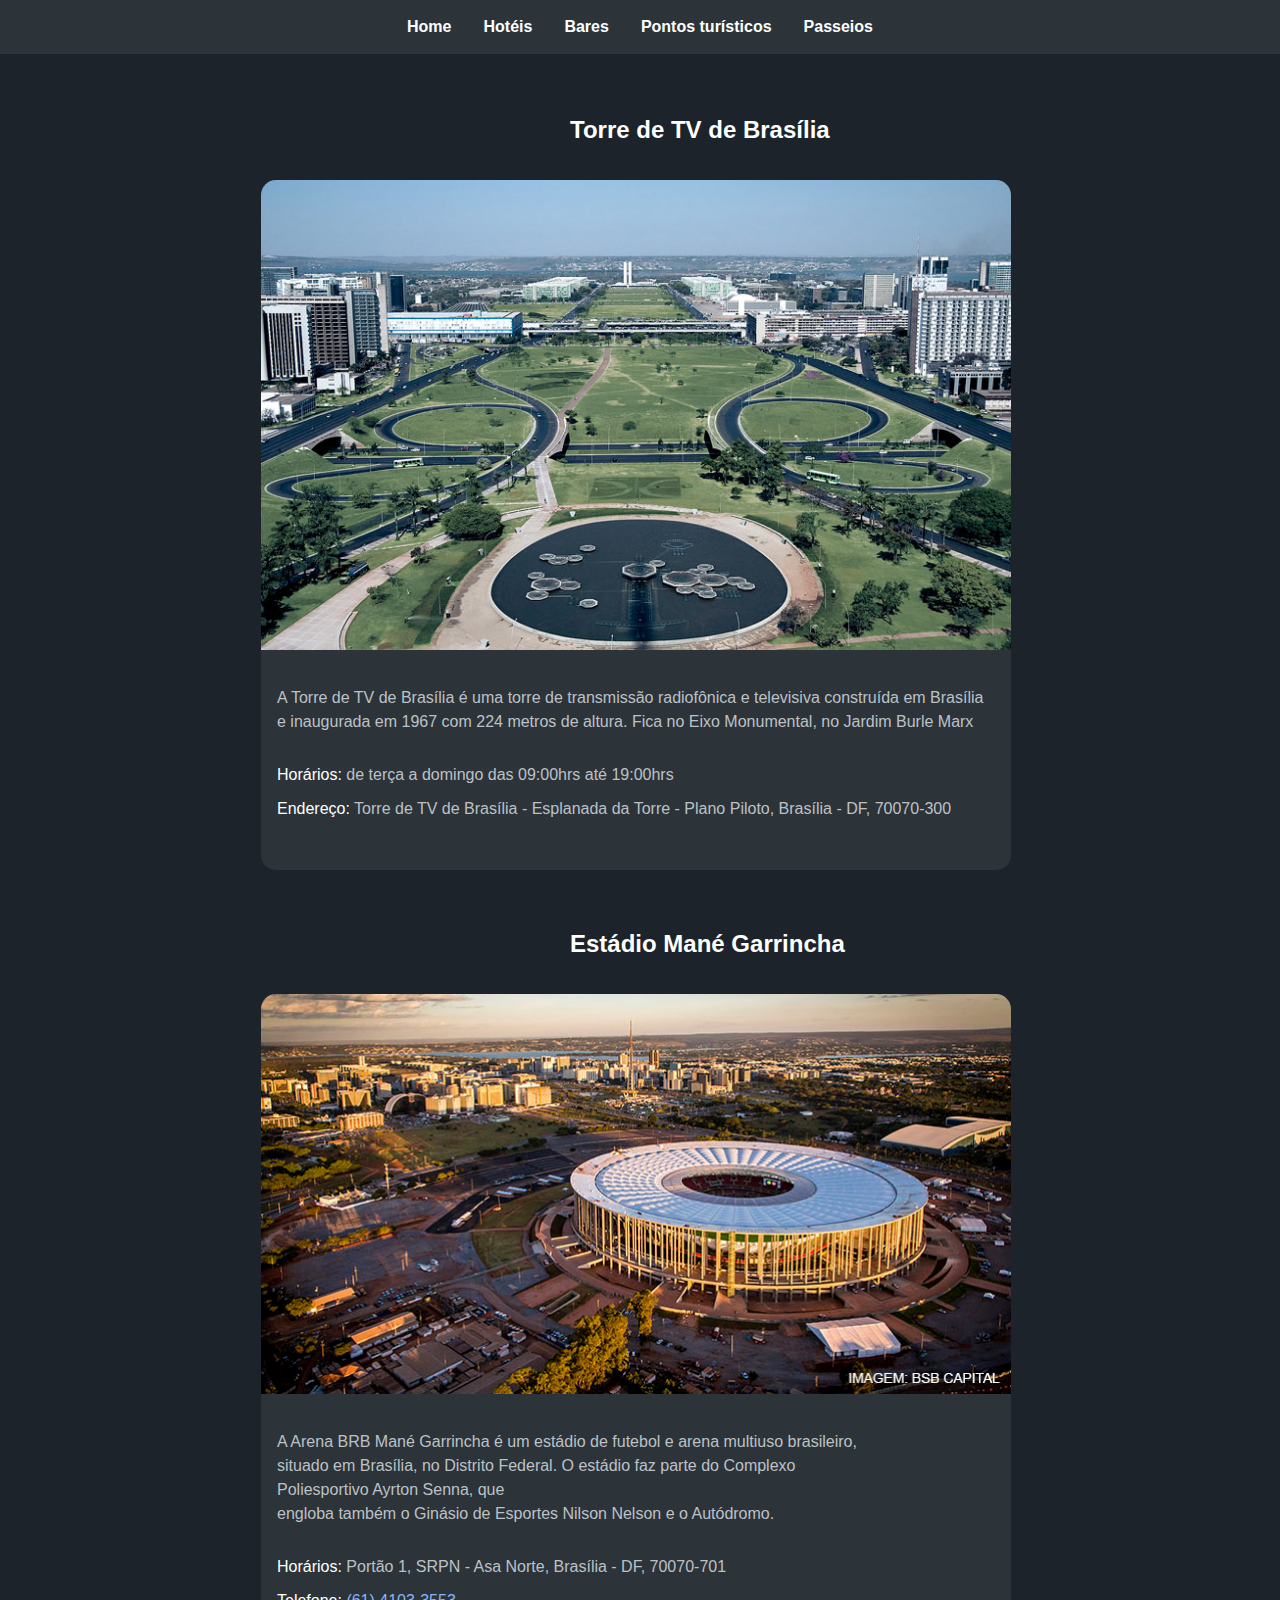
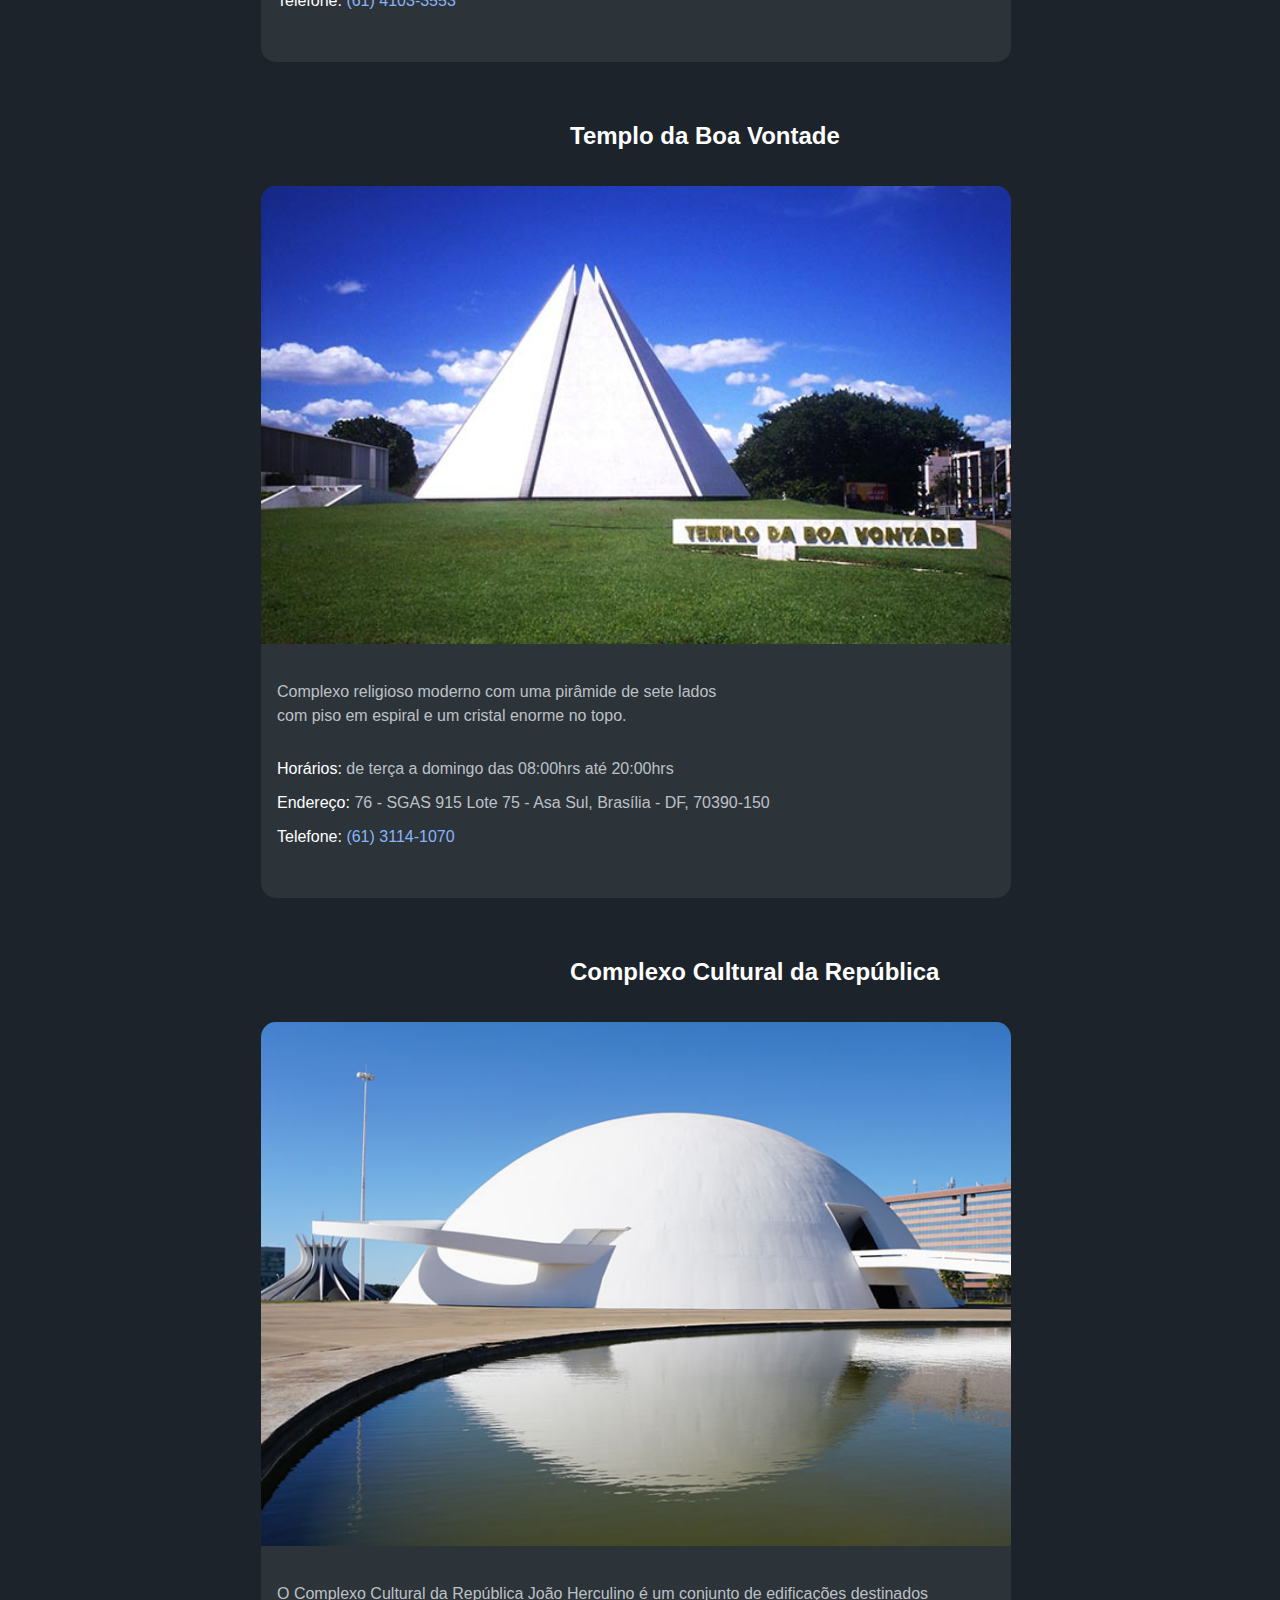
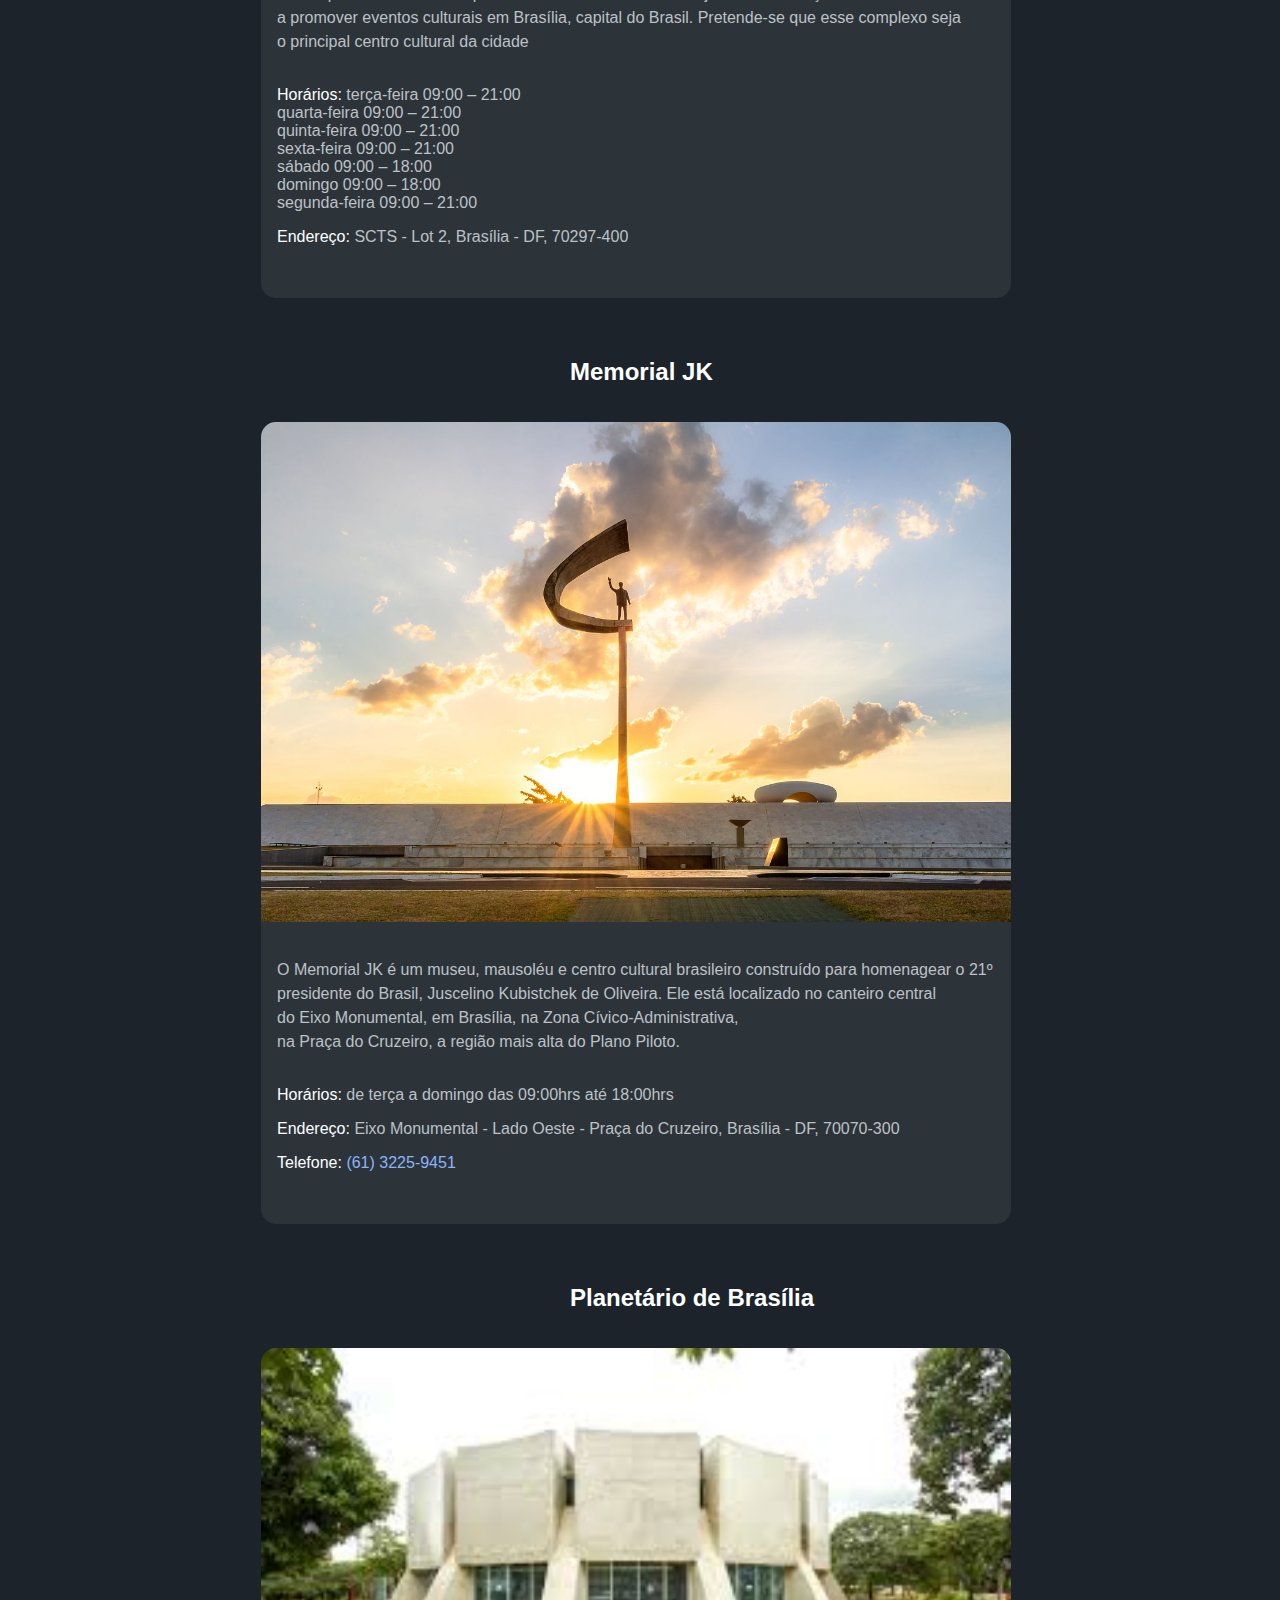
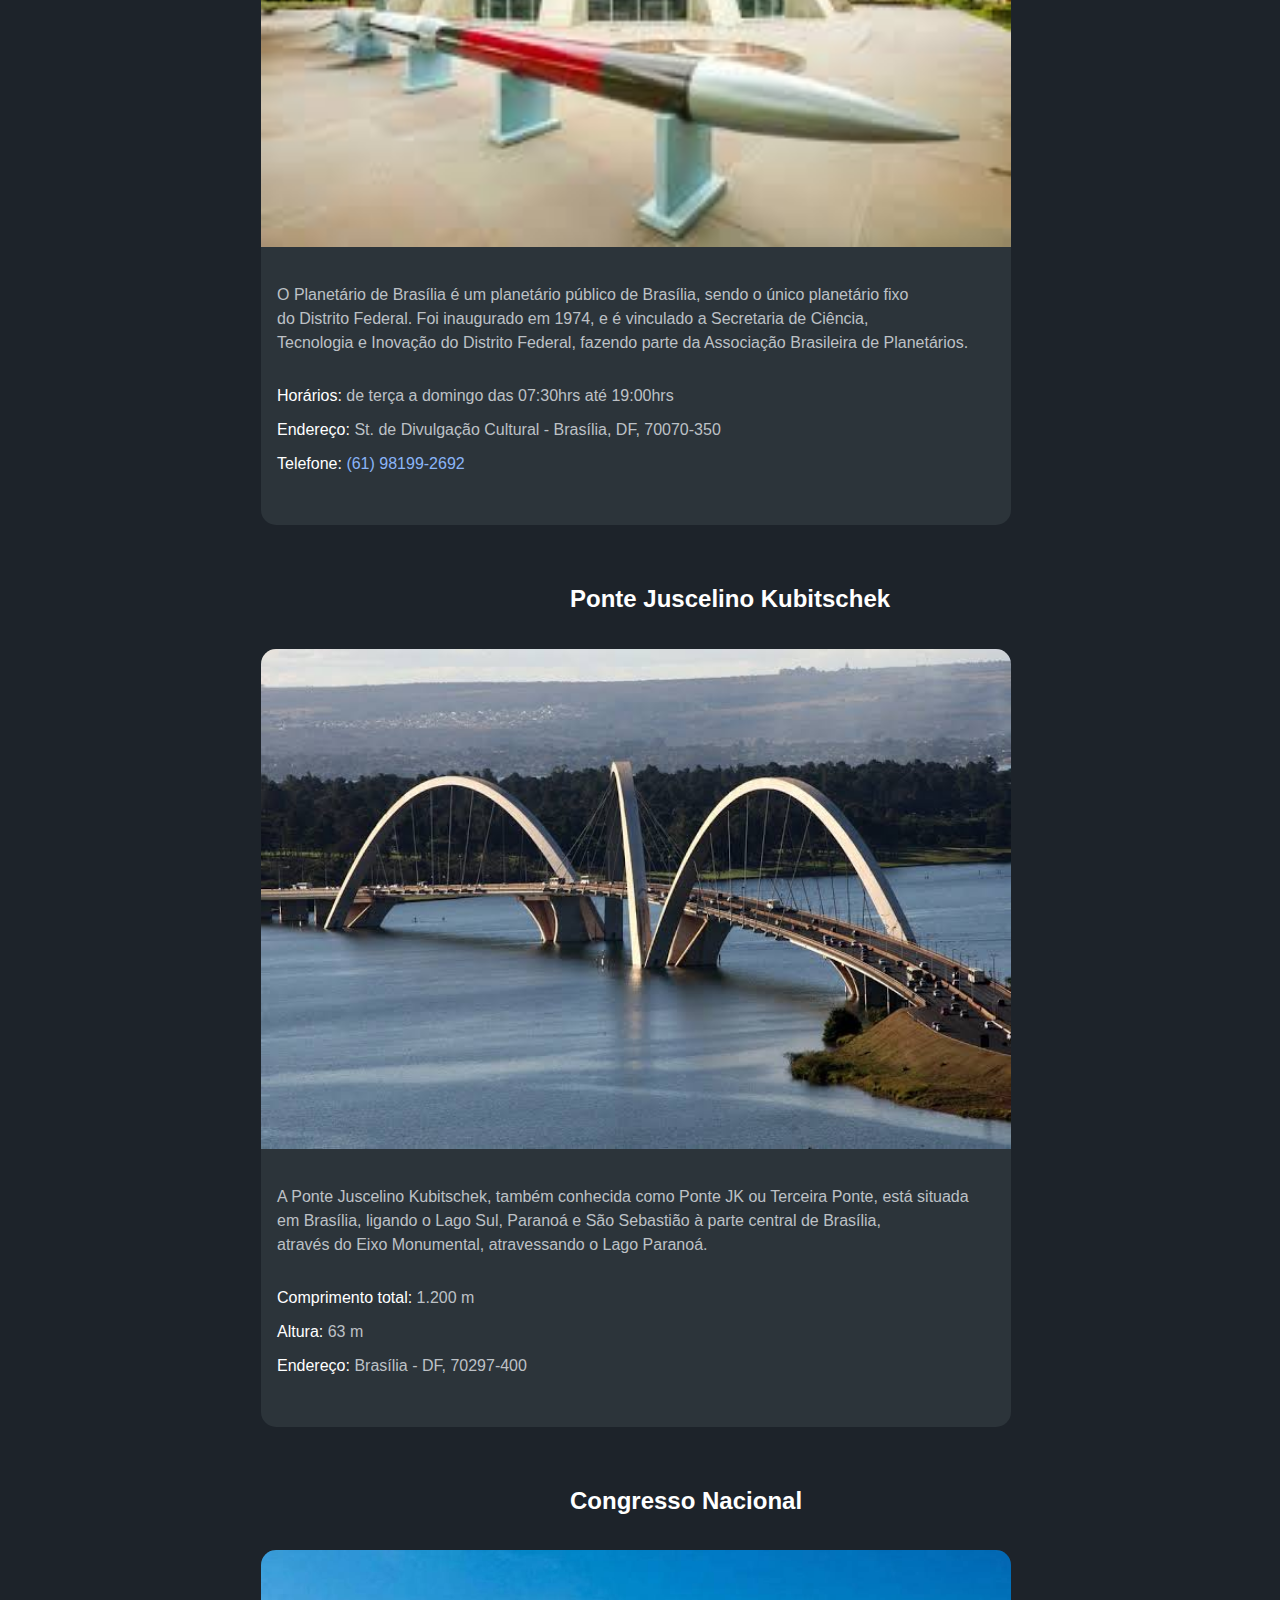
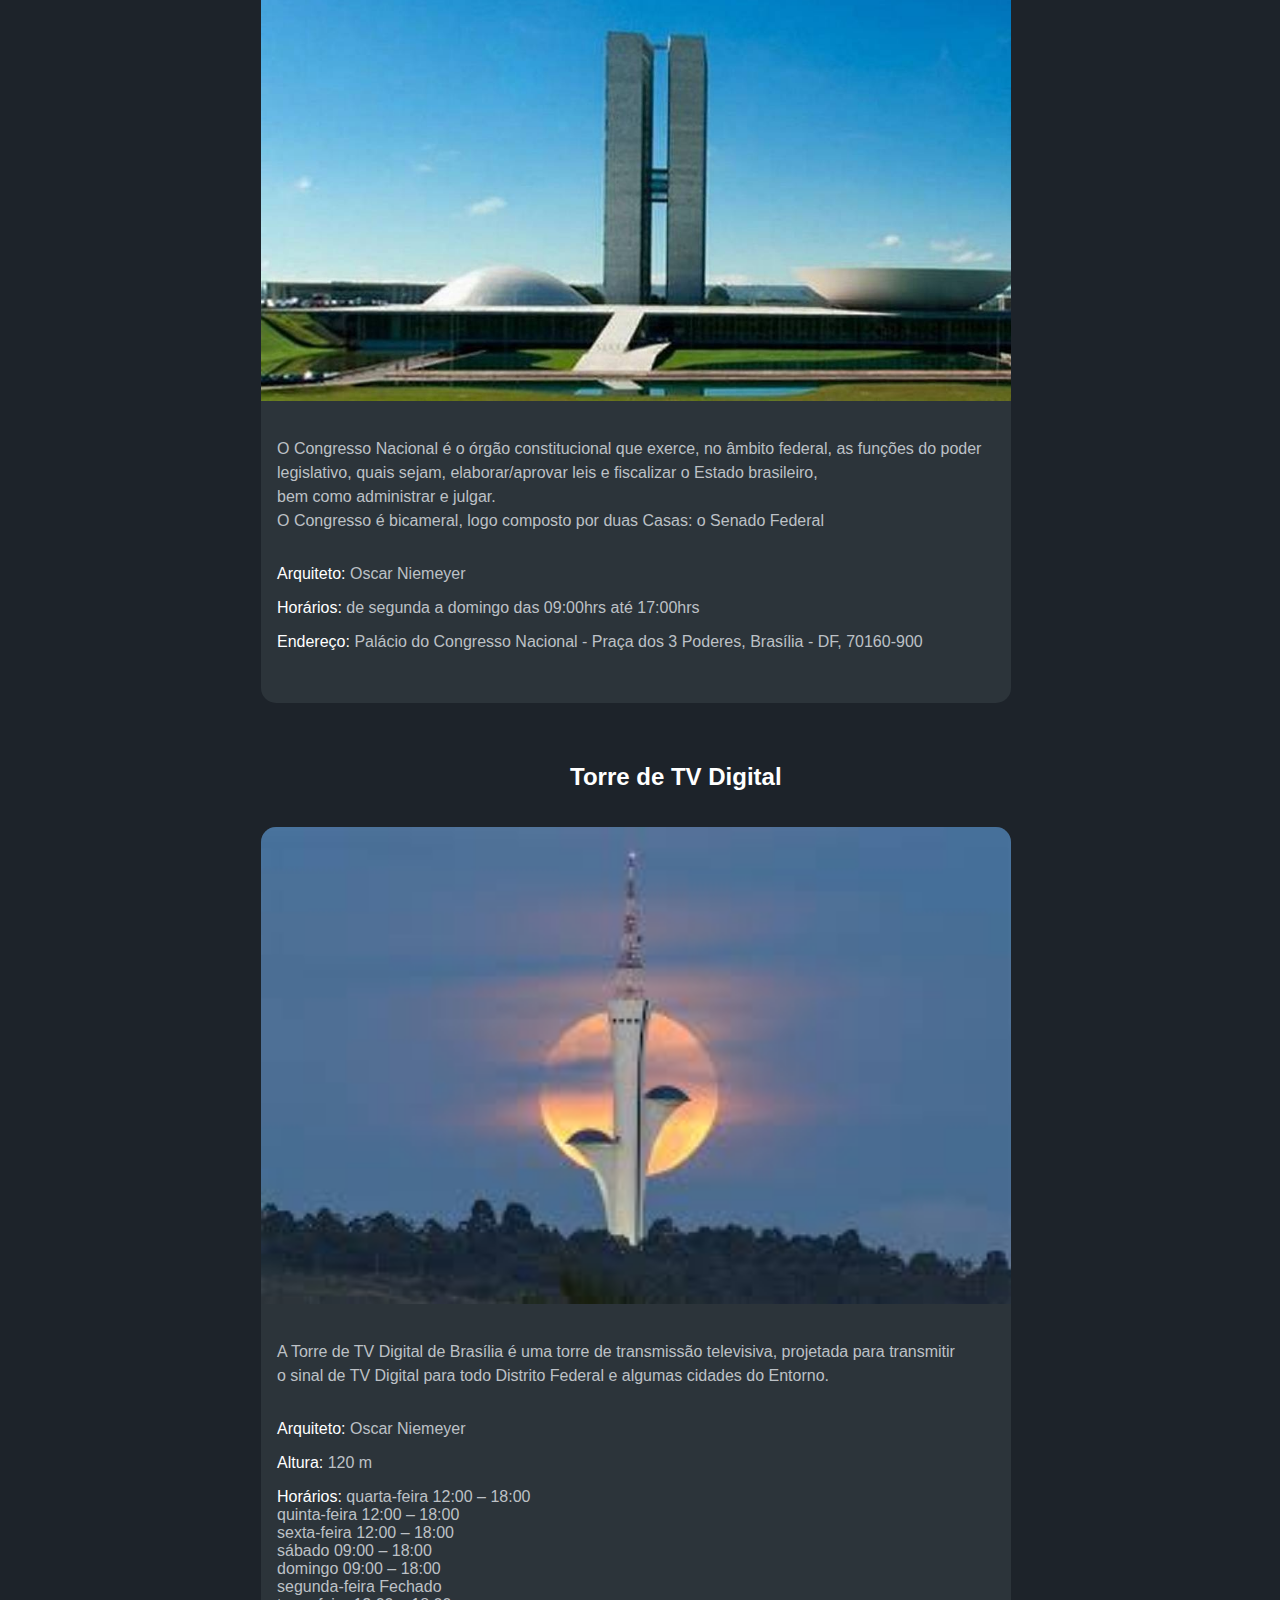
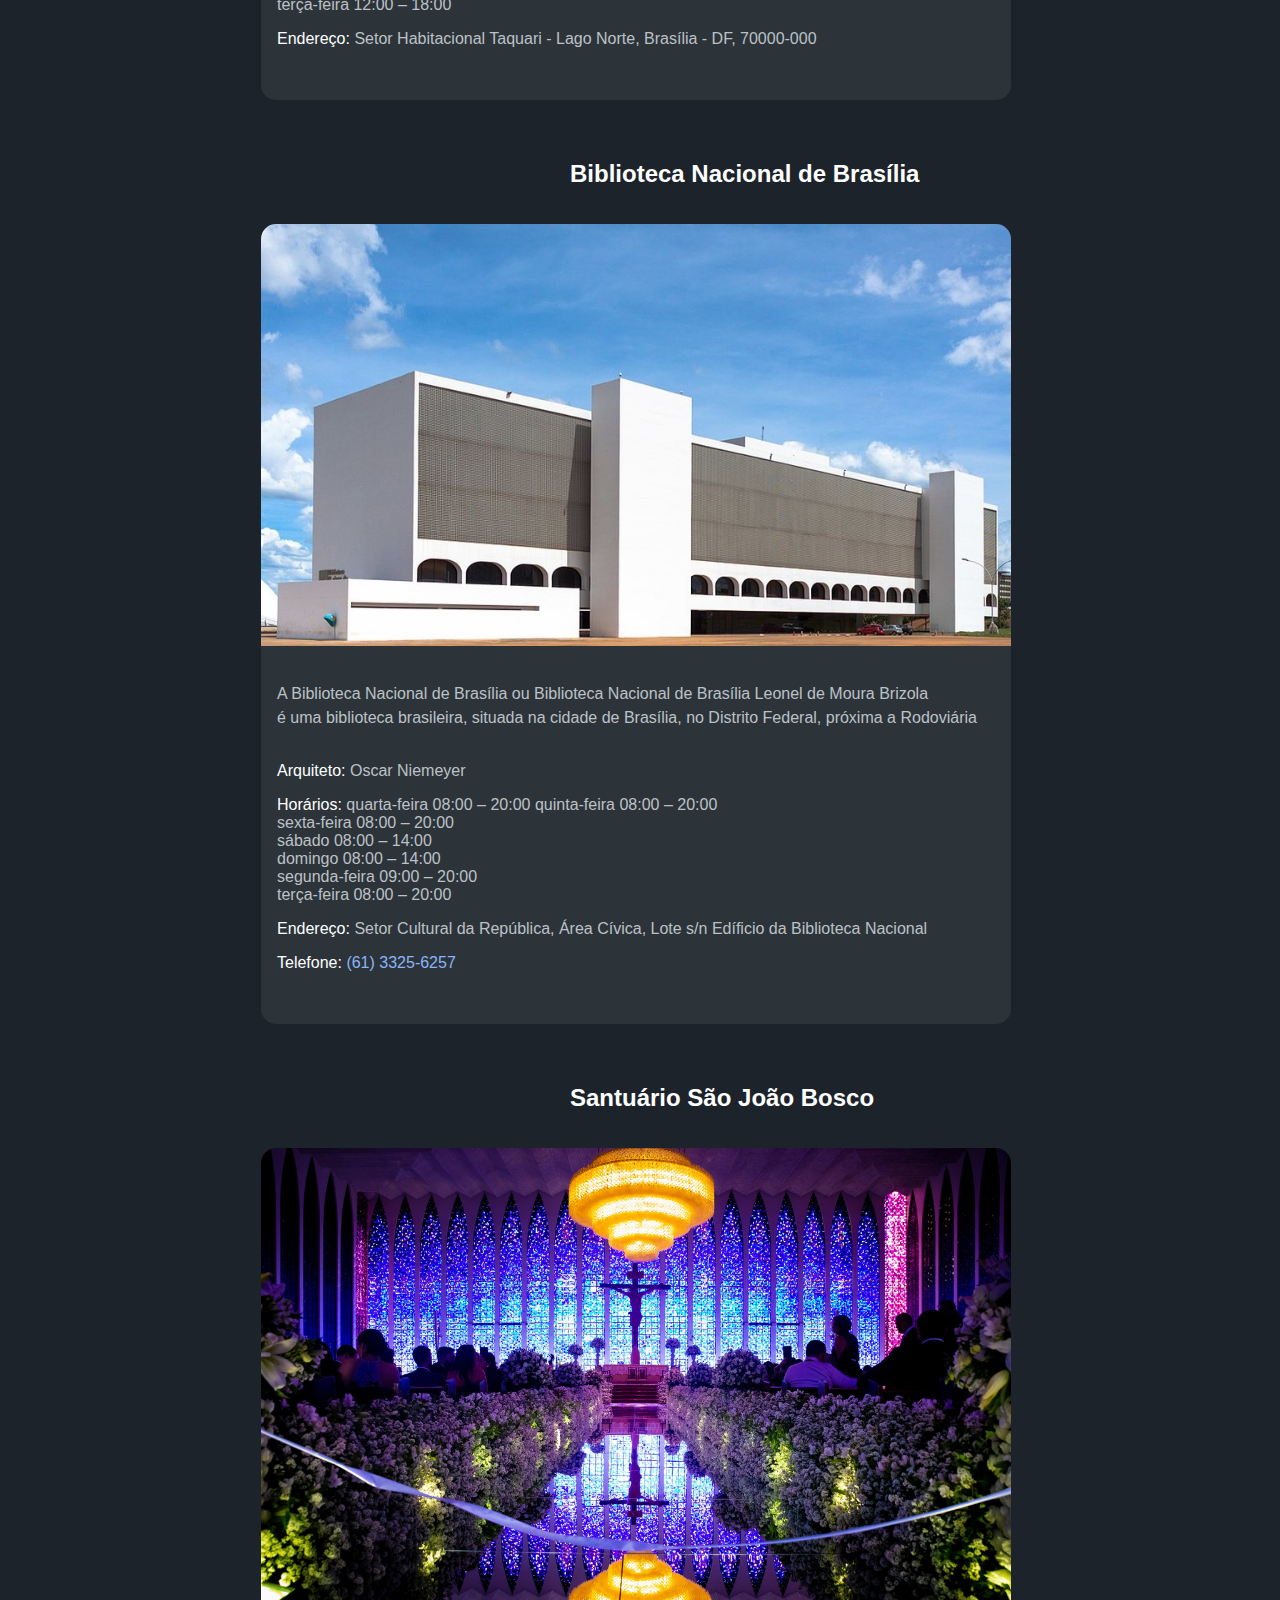
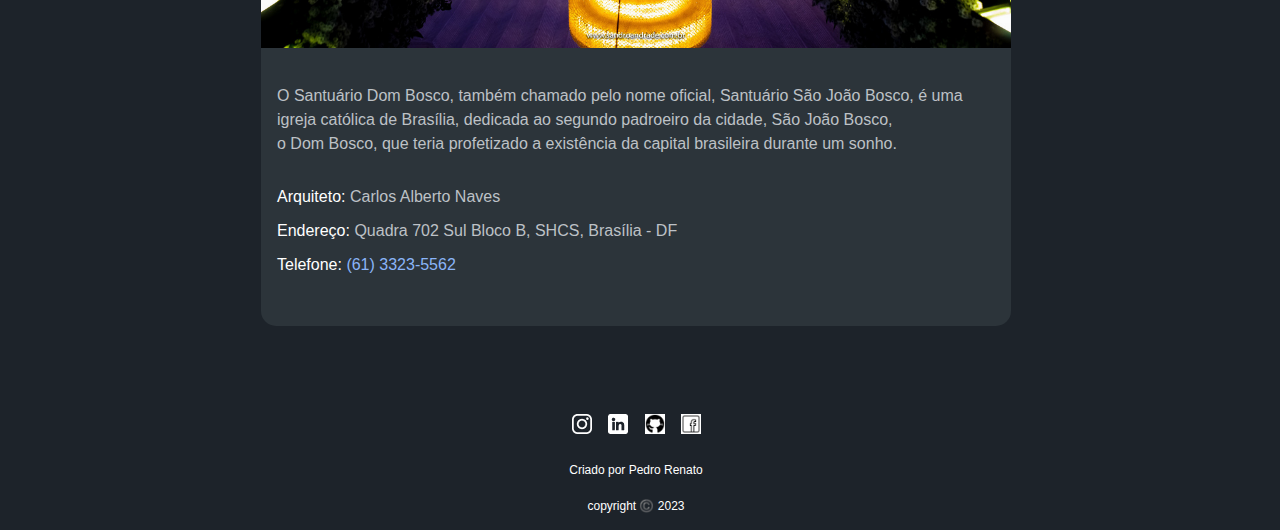
==== index.html @ 81352f86 "ajustando o footer" ====
<!DOCTYPE html>
<html lang="en">
<head>
    <meta charset="UTF-8">
    <meta http-equiv="X-UA-Compatible" content="IE=edge">
    <meta name="viewport" content="width=device-width, initial-scale=1.0">
    <link rel="stylesheet" href="style.css">
    <title>BSB</title>
    <link href="https://fonts.googleapis.com/icon?family=Material+Icons"rel="stylesheet">
</head>
<body onresize="mudouTamanho()" >
    




    <div class="menu">
        <span id="burguer" class="material-icons md-48" onclick="clickMenu()" >menu</span>
        <ul class="menu-lista" id="itens" >
            <li><a href="index.html" class="menu-item">Home</a></li>
            <li><a href="hoteis.html" class="menu-item">Hotéis</a></li>
            <li><a href="bares.html" class="menu-item">Bares</a></li>
            <li><a href="index.html" class="menu-item">Pontos turísticos</a></li>
            <li><a href="passeios.html" class="menu-item">Passeios</a></li>
        </ul>
    </div>
    <br> <br> <br> <br>


    <h2 class="legenda-hoteis">Torre de TV de Brasília</h2>
    <article class="cartao-hoteis">
        <div class="cartao-hoteis-itens">
            <a href="#"><img src="torre-de-tv.jpg" alt="" class="imagens-card" width="750px"></a><br>
            <p class="texto-info">A Torre de TV de Brasília é uma torre de transmissão radiofônica e televisiva construída em Brasília <br> e inaugurada em 1967 com 224 metros de altura. Fica no Eixo Monumental, no Jardim Burle Marx</p>
            <p class="texto-turistico"><span>Horários:</span> de terça a domingo das 09:00hrs até 19:00hrs</p>
            <p class="texto-turistico"><span>Endereço:</span> Torre de TV de Brasília - Esplanada da Torre - Plano Piloto, Brasília - DF, 70070-300</p>
            <br><br>
        </div>
    </article>

    <h2 class="legenda-hoteis">Estádio Mané Garrincha</h2>
    <article class="cartao-hoteis">
        <div class="cartao-hoteis-itens">
            <a href="#"><img src="mane-garrincha.jpg" alt="" class="imagens-card" width="750px"></a><br>
            <p class="texto-info">A Arena BRB Mané Garrincha é um estádio de futebol e arena multiuso brasileiro, <br> situado em Brasília, no Distrito Federal. O estádio faz parte do Complexo <br> Poliesportivo Ayrton Senna, que <br> engloba também  o  Ginásio de Esportes Nilson Nelson e o Autódromo.</p>
            <p class="texto-turistico"><span>Horários:</span> Portão 1, SRPN - Asa Norte, Brasília - DF, 70070-701</p>
            <p class="texto-turistico"><span>Telefone:</span> <span class="telefone" >(61) 4103-3553</span></p>
            <br><br>
        </div>
    </article>

    <h2 class="legenda-hoteis">Templo da Boa Vontade</h2>
    <article class="cartao-hoteis">
        <div class="cartao-hoteis-itens">
            <a href="#"><img src="templo-da-boa-vontade.jpg" alt="" class="imagens-card" width="750px"></a><br>
            <p class="texto-info">Complexo religioso moderno com uma pirâmide de sete lados <br> com piso em espiral e um cristal enorme no topo.</p>
            <p class="texto-turistico"><span>Horários:</span> de terça a domingo das 08:00hrs até 20:00hrs</p>
            <p class="texto-turistico"><span><span>Endereço:</span></span> 76 - SGAS 915 Lote 75 - Asa Sul, Brasília - DF, 70390-150</p>
            <p class="texto-turistico"><span>Telefone:</span> <span class="telefone" >(61) 3114-1070</span></p>
            <br><br>
        </div>
    </article>

    <h2 class="legenda-hoteis">Complexo Cultural da República</h2>
    <article class="cartao-hoteis">
        <div class="cartao-hoteis-itens">
            <a href="#"><img src="museu-de-brasilia.jpg" alt="" class="imagens-card" width="750px"></a><br>
            <p class="texto-info">O Complexo Cultural da República João Herculino é um conjunto de edificações destinados <br> a promover eventos culturais em Brasília, capital do Brasil. Pretende-se que esse complexo seja <br> o principal centro cultural da cidade</p>
            <p class="texto-turistico"><span>Horários:</span>  
                terça-feira	09:00 – 21:00 <br>
                quarta-feira	09:00 – 21:00 <br>
                quinta-feira	09:00 – 21:00 <br>
                sexta-feira	09:00 – 21:00 <br>
                sábado	09:00 – 18:00 <br>
                domingo	09:00 – 18:00 <br>
                segunda-feira	09:00 – 21:00</p>
            <p class="texto-turistico"><span><span>Endereço:</span></span> SCTS - Lot 2, Brasília - DF, 70297-400</p>          
            <br><br>
        </div>
    </article>

    <h2 class="legenda-hoteis">Memorial JK</h2>
    <article class="cartao-hoteis">
        <div class="cartao-hoteis-itens">
            <a href="#"><img src="memorial-jk.jpg" alt="" class="imagens-card" width="750px"></a><br>
            <p class="texto-info">O Memorial JK é um museu, mausoléu e centro cultural brasileiro construído para homenagear o 21º <br> presidente do Brasil, Juscelino Kubistchek de Oliveira. Ele está localizado no canteiro central <br> do Eixo Monumental, em Brasília, na Zona Cívico-Administrativa, <br> na Praça do Cruzeiro, a região mais alta do Plano Piloto.</p>
            <p class="texto-turistico"><span>Horários:</span> de terça a domingo das 09:00hrs até 18:00hrs</p>
            <p class="texto-turistico"><span>Endereço:</span> Eixo Monumental - Lado Oeste - Praça do Cruzeiro, Brasília - DF, 70070-300</p>
            <p class="texto-turistico"><span>Telefone:</span> <span class="telefone" >(61) 3225-9451</span></p>
            <br><br>
        </div>
    </article>

    <h2 class="legenda-hoteis">Planetário de Brasília</h2>
    <article class="cartao-hoteis">
        <div class="cartao-hoteis-itens">
            <a href="#"><img src="planetario.jpg" alt="" class="imagens-card" width="750px"></a><br>
            <p class="texto-info">O Planetário de Brasília é um planetário público de Brasília, sendo o único planetário fixo <br> do Distrito Federal. Foi inaugurado em 1974, e é vinculado a Secretaria de Ciência, <br> Tecnologia e Inovação do Distrito Federal, fazendo parte da Associação Brasileira de Planetários.</p>
            <p class="texto-turistico"><span>Horários:</span> de terça a domingo das 07:30hrs até 19:00hrs</p>
            <p class="texto-turistico"><span>Endereço:</span> St. de Divulgação Cultural - Brasília, DF, 70070-350</p>
            <p class="texto-turistico"><span>Telefone:</span> <span class="telefone">(61) 98199-2692</span></p>
            <br><br>
        </div>
    </article>

    <h2 class="legenda-hoteis">Ponte Juscelino Kubitschek</h2>
    <article class="cartao-hoteis">
        <div class="cartao-hoteis-itens">
            <a href="#"><img src="ponte-jk.jpeg" alt="" class="imagens-card" width="750px"></a><br>
            <p class="texto-info">A Ponte Juscelino Kubitschek, também conhecida como Ponte JK ou Terceira Ponte, está situada <br> em Brasília, ligando o Lago Sul, Paranoá e São Sebastião à parte central de Brasília, <br> através do Eixo Monumental, atravessando o Lago Paranoá.</p>
            <p class="texto-turistico"><span>Comprimento total:</span> 1.200 m</p>
            <p class="texto-turistico"><span>Altura:</span> 63 m</p>
            <p class="texto-turistico"><span>Endereço:</span> Brasília - DF, 70297-400</p>
            <br><br>
        </div>
    </article>

    <h2 class="legenda-hoteis">Congresso Nacional</h2>
    <article class="cartao-hoteis">
        <div class="cartao-hoteis-itens">
            <a href="#"><img src="congresso.jpg" alt="" class="imagens-card" width="750px"></a><br>
            <p class="texto-info">O Congresso Nacional é o órgão constitucional que exerce, no âmbito federal, as funções do poder <br> legislativo, quais sejam, elaborar/aprovar leis e fiscalizar  o Estado brasileiro, <br> bem como administrar e julgar. <br> O Congresso é bicameral,   logo composto por duas Casas: o Senado Federal</p>
            <p class="texto-turistico"><span>Arquiteto:</span> Oscar Niemeyer</p>
            <p class="texto-turistico"><span>Horários:</span> de segunda a domingo das 09:00hrs até 17:00hrs</p>
            <p class="texto-turistico"><span>Endereço:</span> Palácio do Congresso Nacional - Praça dos 3 Poderes, Brasília - DF, 70160-900</p>
            <br><br>
        </div>
    </article>

    <h2 class="legenda-hoteis">Torre de TV Digital</h2>
    <article class="cartao-hoteis">
        <div class="cartao-hoteis-itens">
            <a href="#"><img src="torre-digital.jpg" alt="" class="imagens-card" width="750px"></a><br>
            <p class="texto-info">A Torre de TV Digital de Brasília é uma torre de transmissão televisiva, projetada para transmitir <br> o sinal de TV Digital para todo Distrito Federal e algumas cidades do Entorno. </p>
            <p class="texto-turistico"><span>Arquiteto:</span> Oscar Niemeyer</p>
            <p class="texto-turistico"><span>Altura:</span> 120 m</p>
            <p class="texto-turistico"><span>Horários:</span>  
                quarta-feira	12:00 – 18:00 <br>
                quinta-feira	12:00 – 18:00 <br>
                sexta-feira	12:00 – 18:00 <br>
                sábado	09:00 – 18:00 <br>
                domingo	09:00 – 18:00 <br>
                segunda-feira	Fechado <br>
                terça-feira	12:00 – 18:00</p>
            <p class="texto-turistico"><span>Endereço:</span> Setor Habitacional Taquari - Lago Norte, Brasília - DF, 70000-000</p>
            <br><br>
        </div>
    </article>

    <h2 class="legenda-hoteis">Biblioteca Nacional de Brasília</h2>
    <article class="cartao-hoteis">
        <div class="cartao-hoteis-itens">
            <a href="#"><img src="biblioteca.jpg" alt="" class="imagens-card" width="750px"></a><br>
            <p class="texto-info">A Biblioteca Nacional de Brasília ou Biblioteca Nacional de Brasília Leonel de Moura Brizola <br> é uma biblioteca brasileira, situada na cidade de Brasília, no Distrito Federal, próxima a Rodoviária </p>
            <p class="texto-turistico"><span>Arquiteto:</span> Oscar Niemeyer</p>
            <p class="texto-turistico"><span>Horários:</span>  quarta-feira	08:00 – 20:00
                quinta-feira	08:00 – 20:00 <br>
                sexta-feira	08:00 – 20:00 <br>
                sábado	08:00 – 14:00 <br>
                domingo	08:00 – 14:00 <br>
                segunda-feira	09:00 – 20:00 <br>
                terça-feira	08:00 – 20:00</p>
            <p class="texto-turistico"><span>Endereço:</span> Setor Cultural da República, Área Cívica, Lote s/n Edíficio da Biblioteca Nacional</p>
            <p class="texto-turistico"><span>Telefone:</span> <span class="telefone">(61) 3325-6257</span></p>
            <br><br>
        </div>
    </article>

    <h2 class="legenda-hoteis">Santuário São João Bosco</h2>
    <article class="cartao-hoteis">
        <div class="cartao-hoteis-itens">
            <a href="#"><img src="santuario-dombosco.jpg" alt="" class="imagens-card" width="750px"></a><br>
            <p class="texto-info">O Santuário Dom Bosco, também chamado pelo nome oficial, Santuário São João Bosco, é uma <br> igreja católica de Brasília, dedicada ao segundo padroeiro da cidade, São João Bosco,<br> o Dom Bosco, que teria profetizado a existência da capital brasileira durante um sonho. </p>
            <p class="texto-turistico"><span>Arquiteto:</span> Carlos Alberto Naves</p>
            <p class="texto-turistico"><span>Endereço:</span> Quadra 702 Sul Bloco B, SHCS, Brasília - DF</p>
            <p class="texto-turistico"><span>Telefone:</span> <span class="telefone">(61) 3323-5562</span></p>
            <br><br>
        </div>
    </article>

    <footer class="footer">

        <div class="redes">
            <a href="https://www.instagram.com/pedrorenato_pr/" class="redes-icones" ><img src="instagram-footer.png" alt=""></a>
            <a href="https://www.linkedin.com/in/pedrorenatofreire/" class="redes-icones" ><img src="linkedin-footer.png" alt=""></a>
            <a href="https://github.com/Pedrorenatopr" class="redes-icones" ><img src="github.png" alt="" width="20px"></a>
            <a href="https://www.facebook.com/pedrorenato.pr" class="redes-icones" ><img src="icons8-facebook-50.png" alt="" width="20px"></a>
        </div>

        <div class="texto-footer">
            <p>Criado por Pedro Renato</p>
            <p>copyright ©️ 2023</p>
        </div>
    </footer>

    <script>

        function mudouTamanho() {
            if (window.innerWidth >= 700) {
                itens.style.display = 'flex'
            } else {
                itens.style.display = 'none' 
            }
        }

        function clickMenu() {
            if (itens.style.display == 'block'){
                itens.style.display = 'none'
            } else {
                itens.style.display = 'block'
            }
        }
    </script>
    
</body>
</html>
---- style.css ----
body {
    background-color: #1D232A;
    font-family: Arial, Helvetica, sans-serif;
    top: 0;
    margin-top: 0;
    left: 0;
    right: 0;
    margin-left: 0;
}


.menu-lista {
    align-items: center;
    display: inline-flex;
    justify-content: center;
    padding: 2vh 0;
    position: fixed;
    width: 100%;
    background-color: #2C343A;
    margin-top: 0;
    z-index: 8;
    list-style: none;

}

/*.menu-lista {
    display: flex;
    color: white;
    justify-content: center;
    text-decoration: none;
    list-style: none;
    list-style-type: none;
} */



.menu-item {
    color: white;
    padding: 1em;
    text-decoration: none;
    list-style: none;
    list-style-type: none;
    font-weight: bold;

}

.fotos {
    display: flex;
    align-items: center;
    text-align: center;
    justify-content: center;
    padding-top: 50px;
}

.card-fotos {
    color: white;
}

.texto-fotos {
    color: white;
    max-width: 40%;
    line-height: 1.5rem;
}

.textos {
    display: flex;
    justify-content: center;
}

.legenda-hoteis {
    color: white;
    padding-left: 570px;
    padding-top: 1em;
}

.teste {
    padding-left: 1em;
}

.cartao-hoteis {
    display: flex;
    justify-content: center;
    padding: 1em;
}

.texto-hoteis {
    color: white;
}

.texto-bares {
    color: white;
    line-height: 1.7rem;
}

.texto-turistico {
    color: #bdc1c6;
    display: block;
    padding-left: 1em;

}

.texto-info {
    color: #bdc1c6;
    padding: 1em;
    line-height: 1.5rem;
}

.precos {
    color: green;
    font-weight: bold;
}

.telefone {
    color: #8ab4f8;
}

span {
    color: white;
}

.redes {
    display: flex;
    justify-content: center;
}

.redes-icones {
    padding: 0.5em;
}

.texto-footer {
    text-align: center;
    font-size: 12px;
    color: white;
    line-height: 1.5rem;
}

.footer {
    padding-top: 4em;
}

.cartao-hoteis-itens {
    background-color: #2C343A;
    border-radius: 15px;
    overflow: hidden;
}

.menu {
    position: fixed;
}

#burguer {
    display: none;

}

.icone-seta {
    display: flex;
    background-color: #2C343A;
    align-items: center;
    width: 190vh;
    justify-content: end; 
}

.icone-seta-texto {
    color: white;
}

.estrelas {
    padding-left: 0.9em;
    padding-top: 0.9em;
}



@media screen and  (max-device-width: 700px) {
    .legenda-hoteis {
        display: block;
        color: white;
        padding-left: 1em;
    }

    .menu-item {
        display: inline-block;
        padding: 1em;
        text-decoration: none;
        list-style: none;
        list-style-type: none;
    }

    .menu-lista {
        list-style: none;
    }

    .imagens-card {
        width: 380px;
    }

    #burguer {
        display: block;
        cursor: pointer;
        padding: 10px;
        background-color: #2C343A;
        width: 100vh;
    }

    .menu-lista {
        display: none;
    }

    .menu {
        position: fixed;
    }

    

}
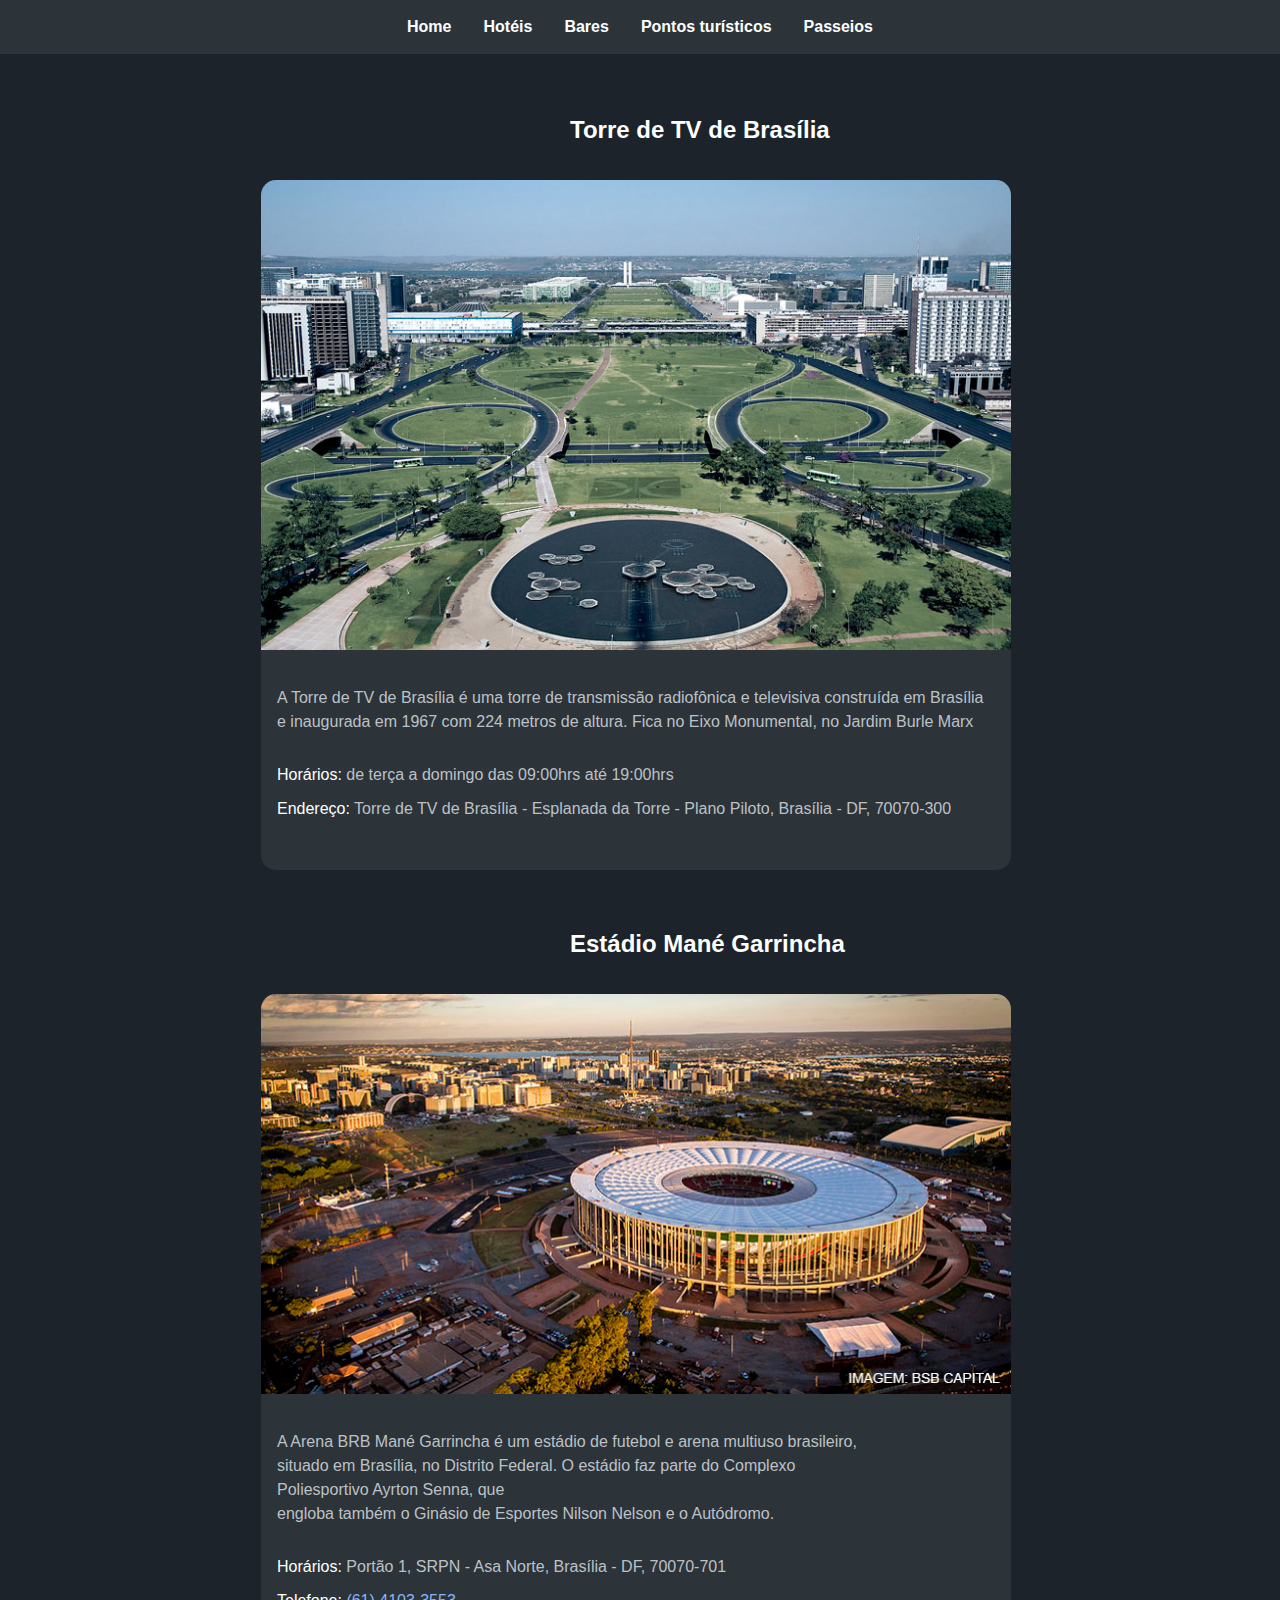
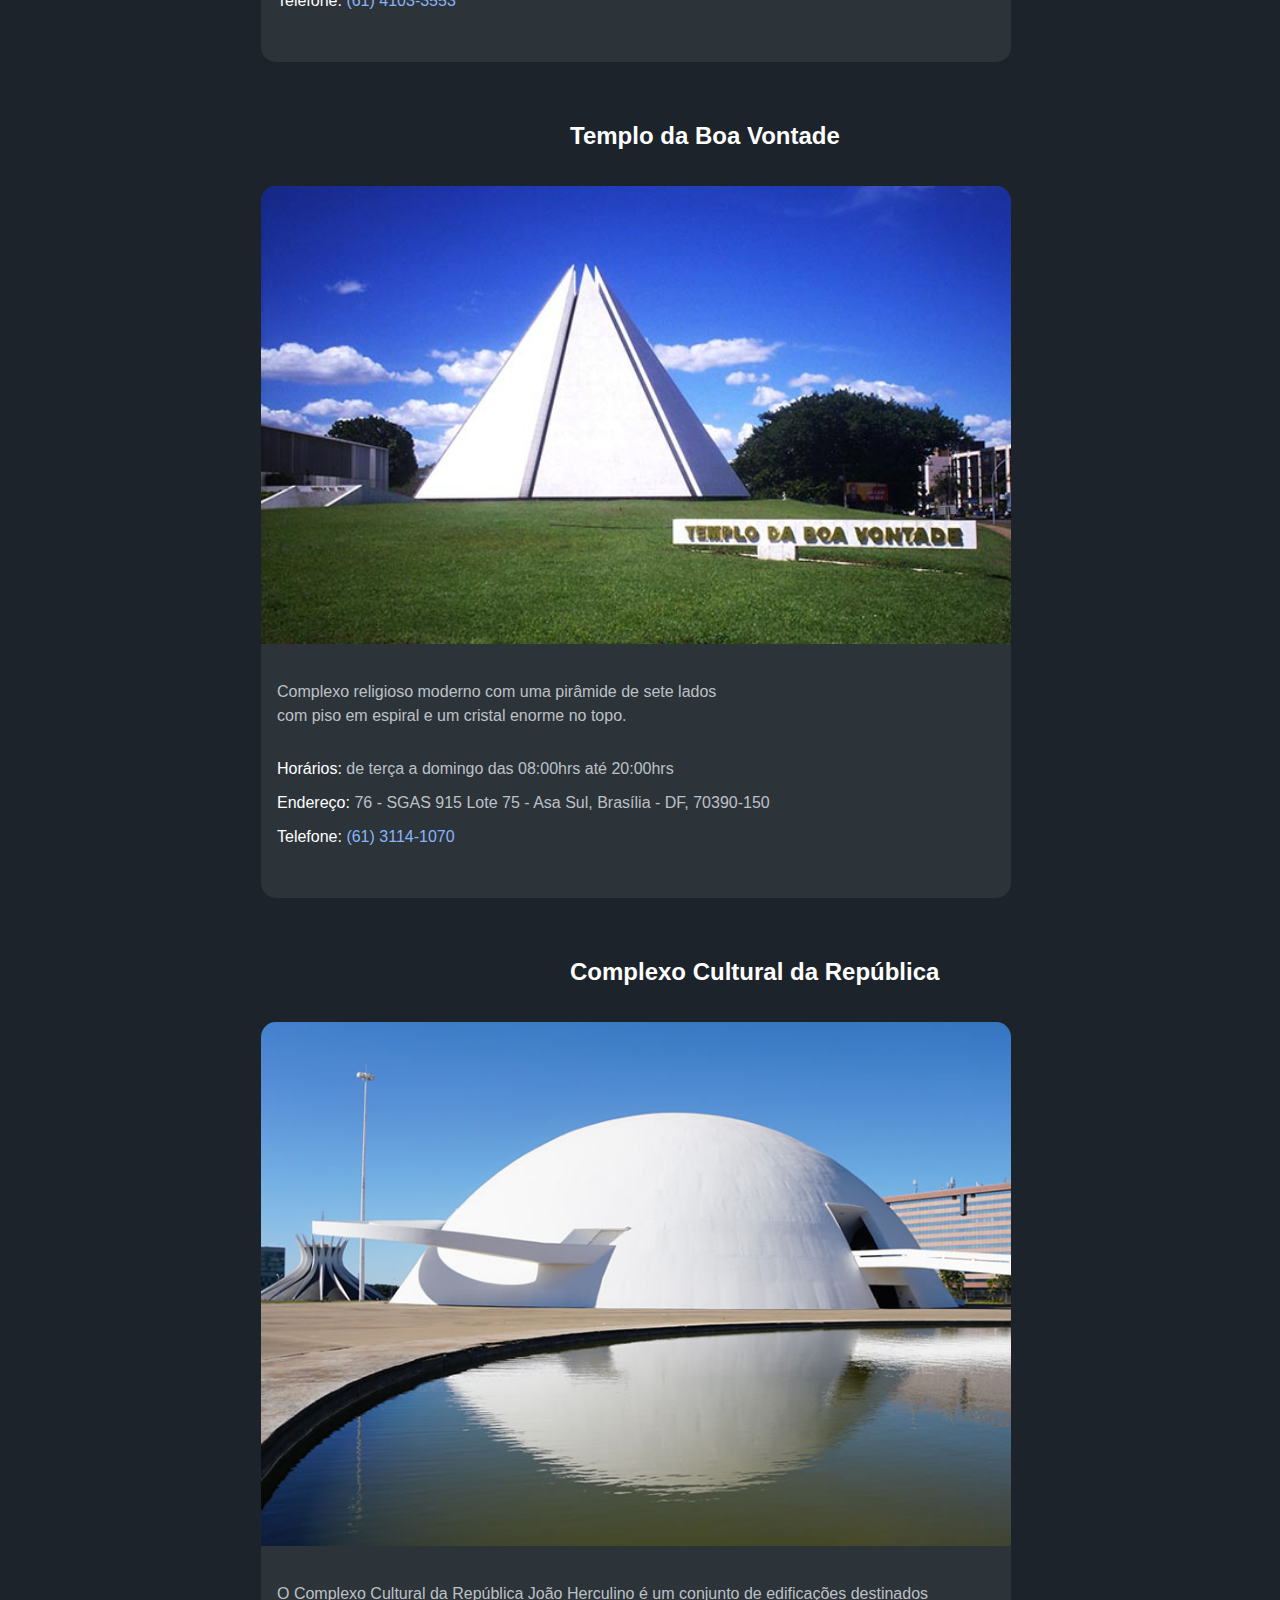
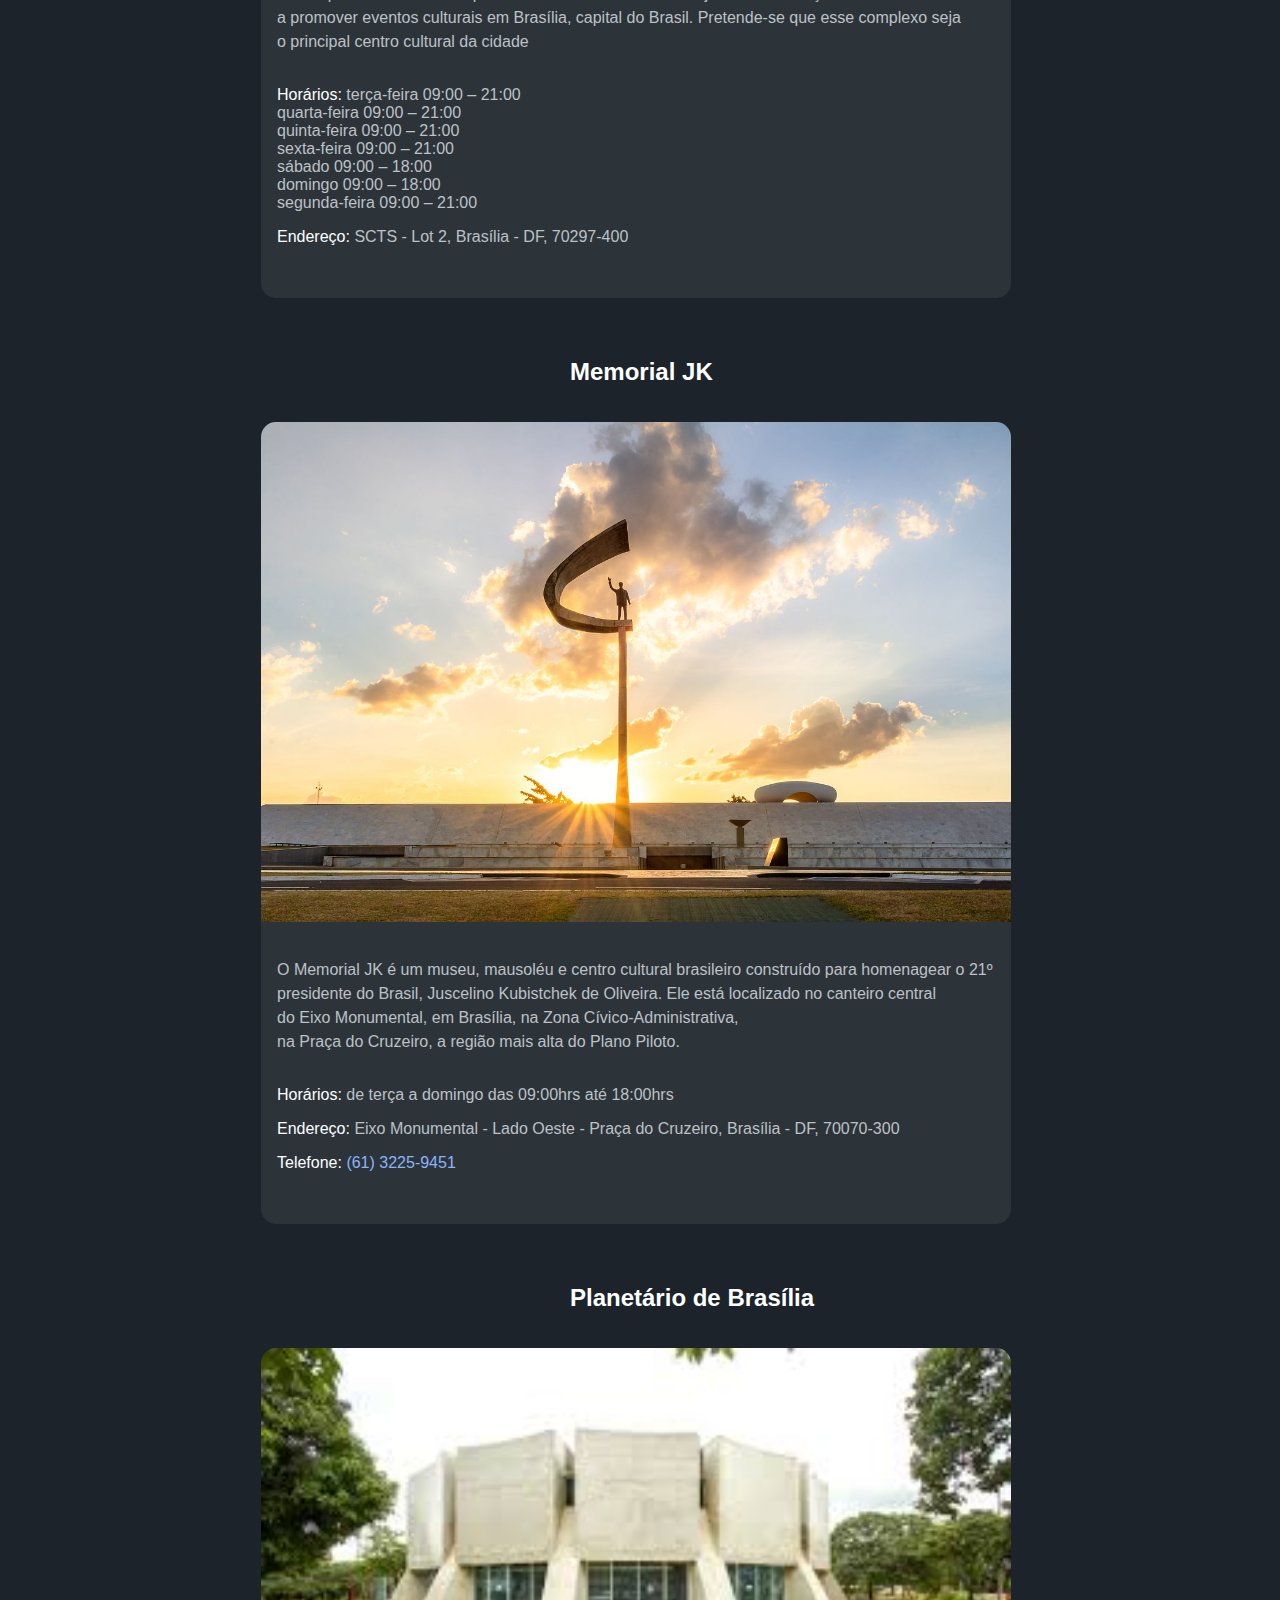
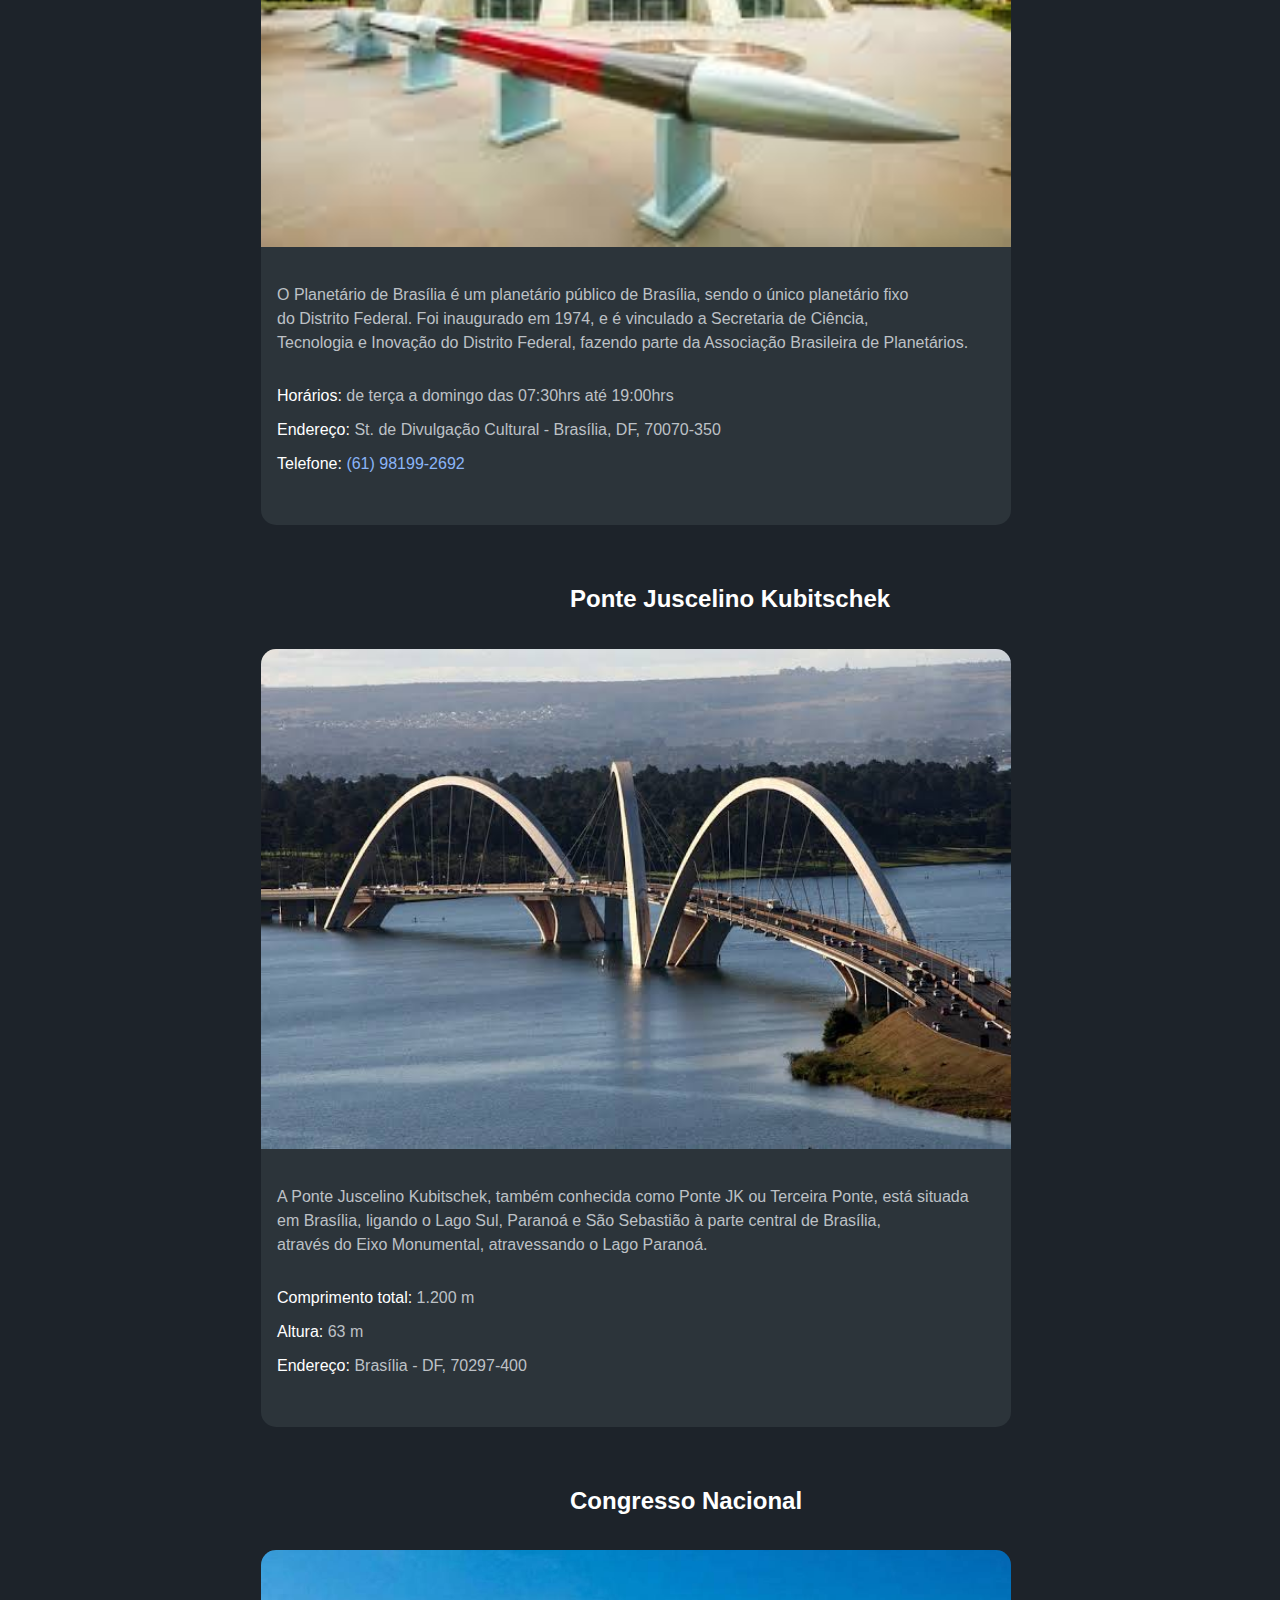
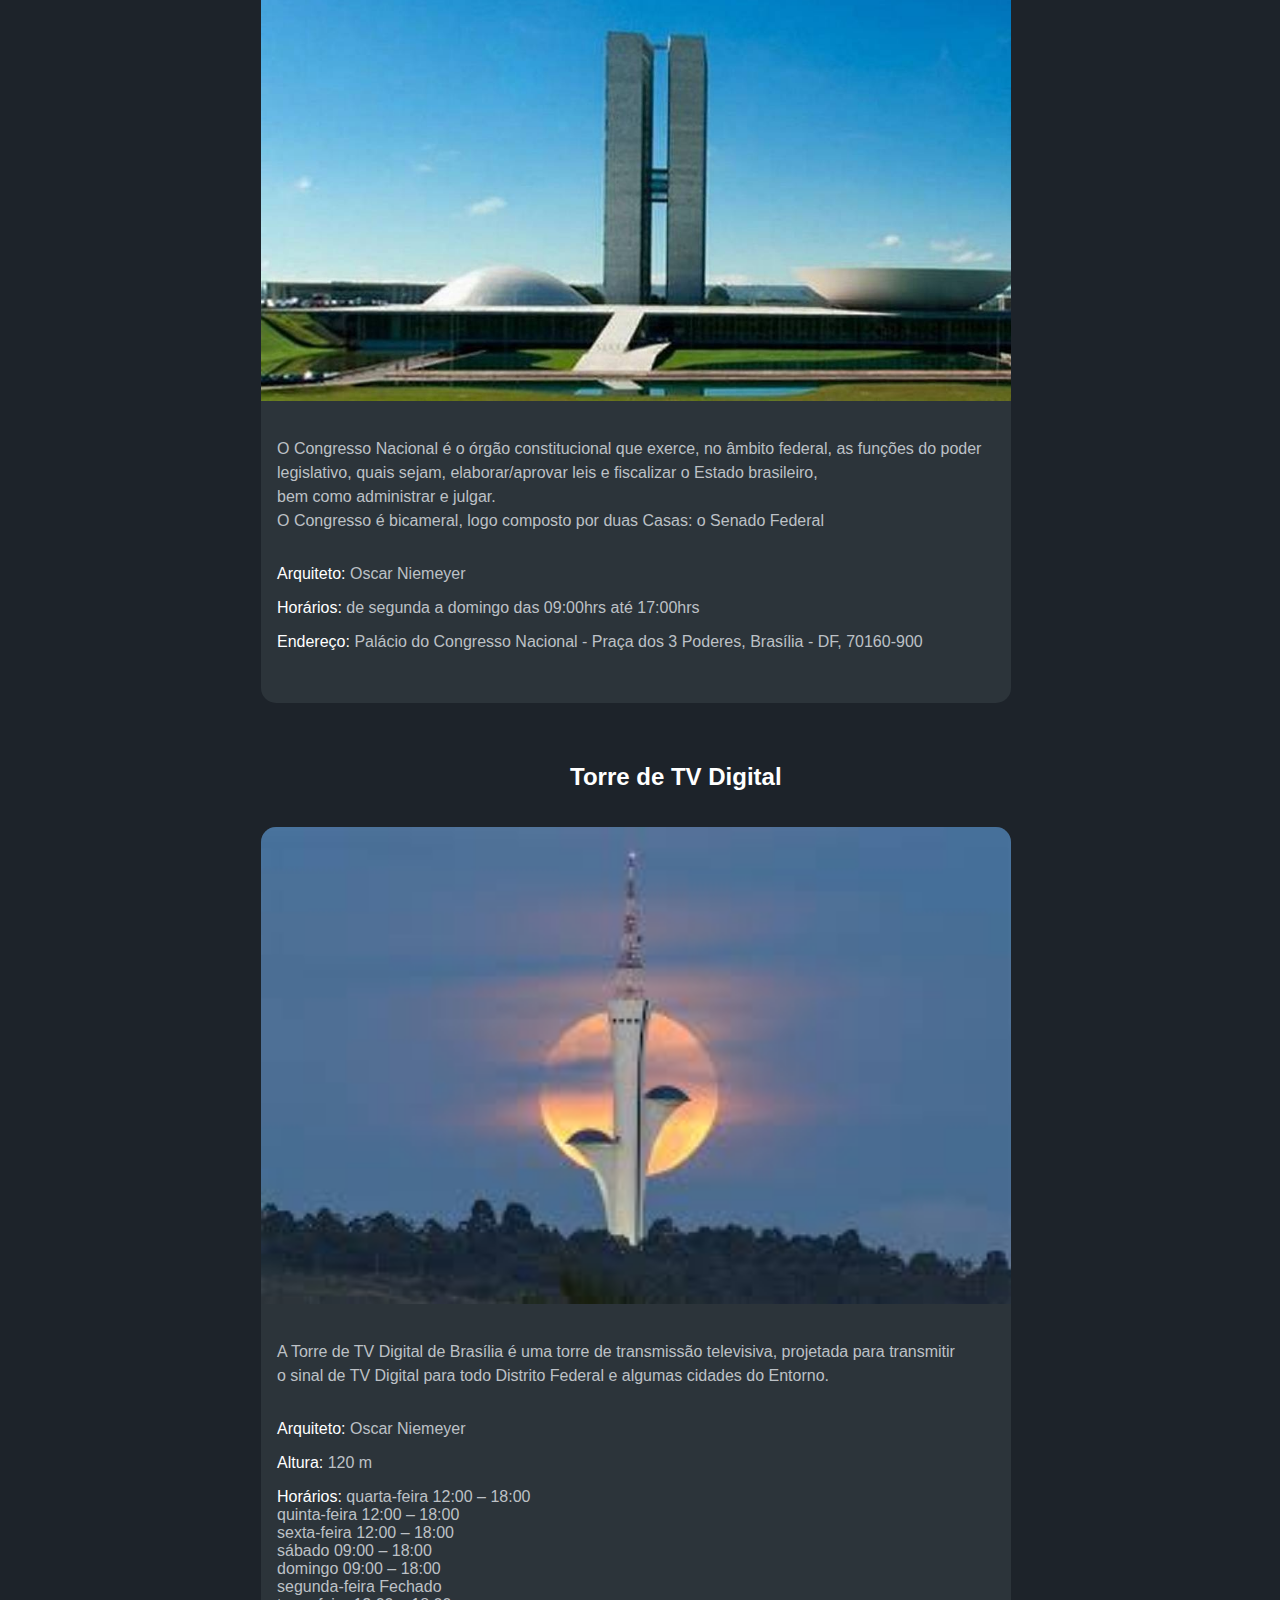
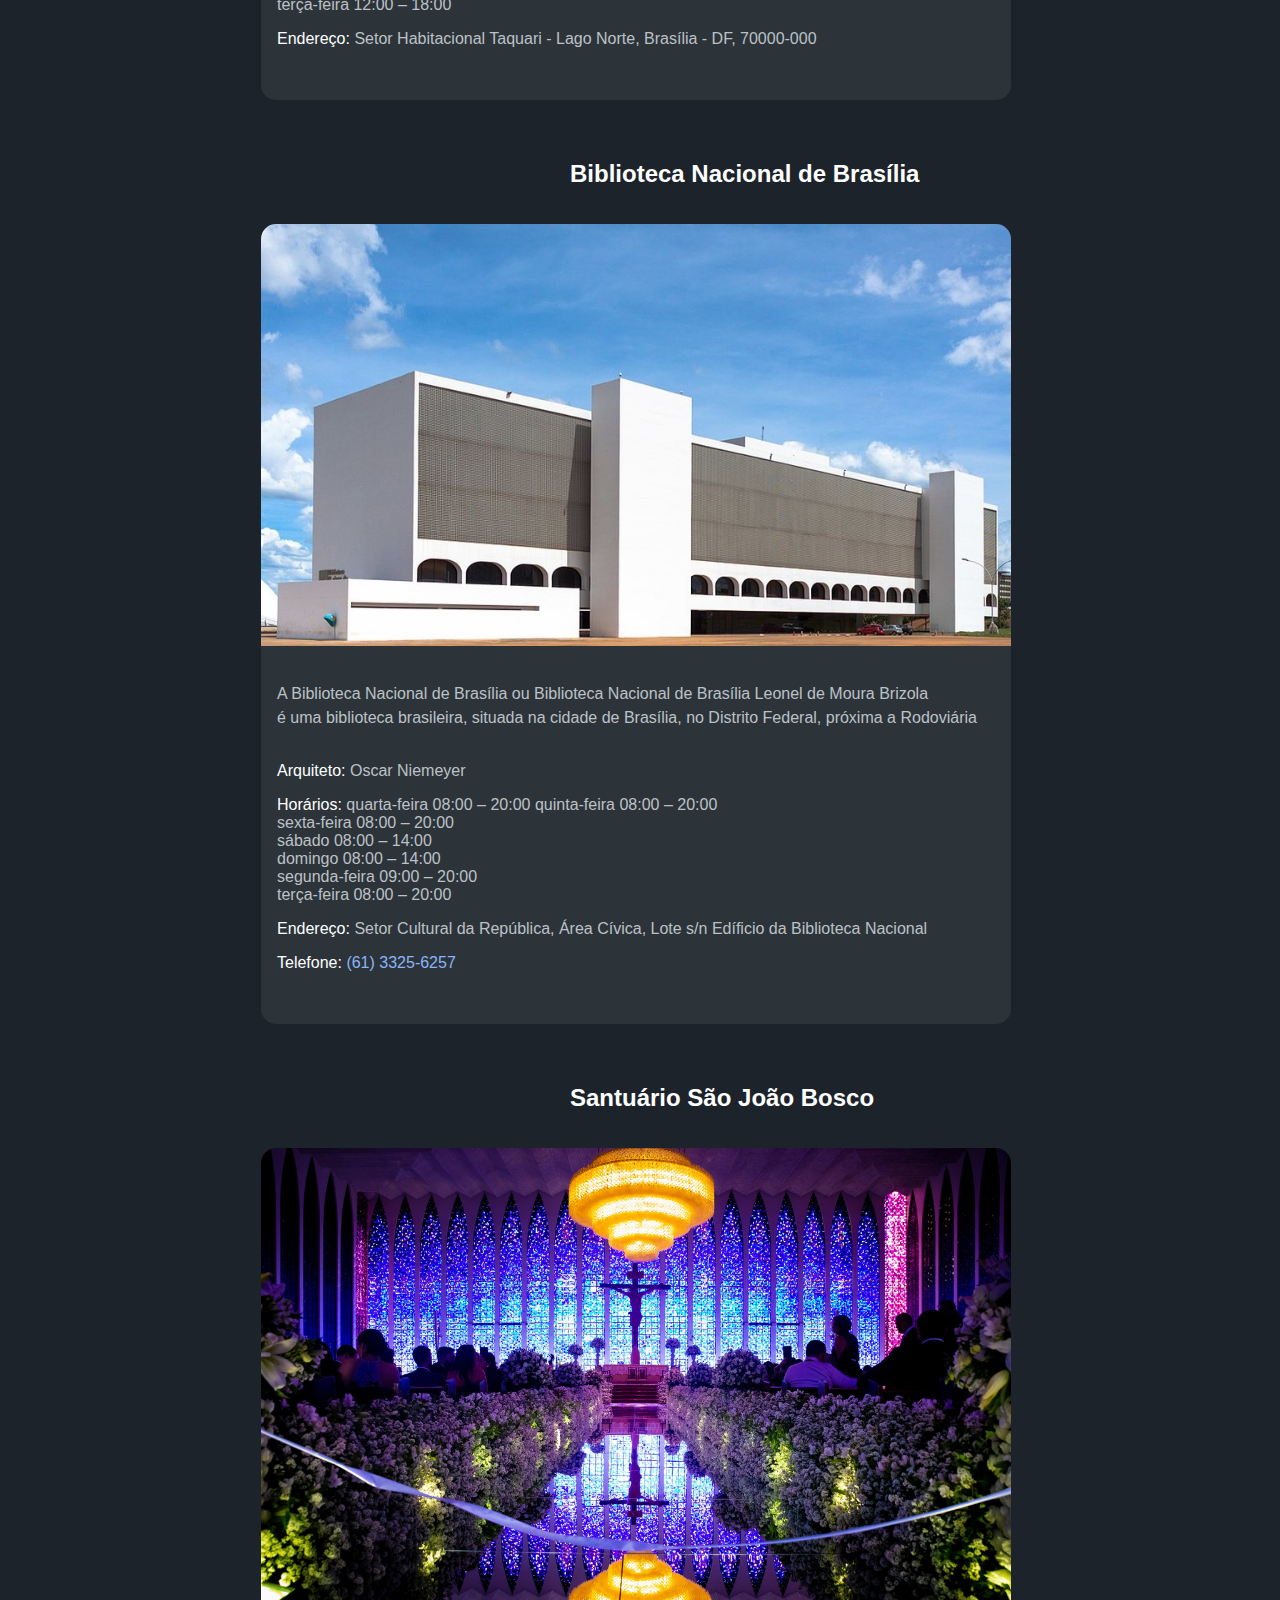
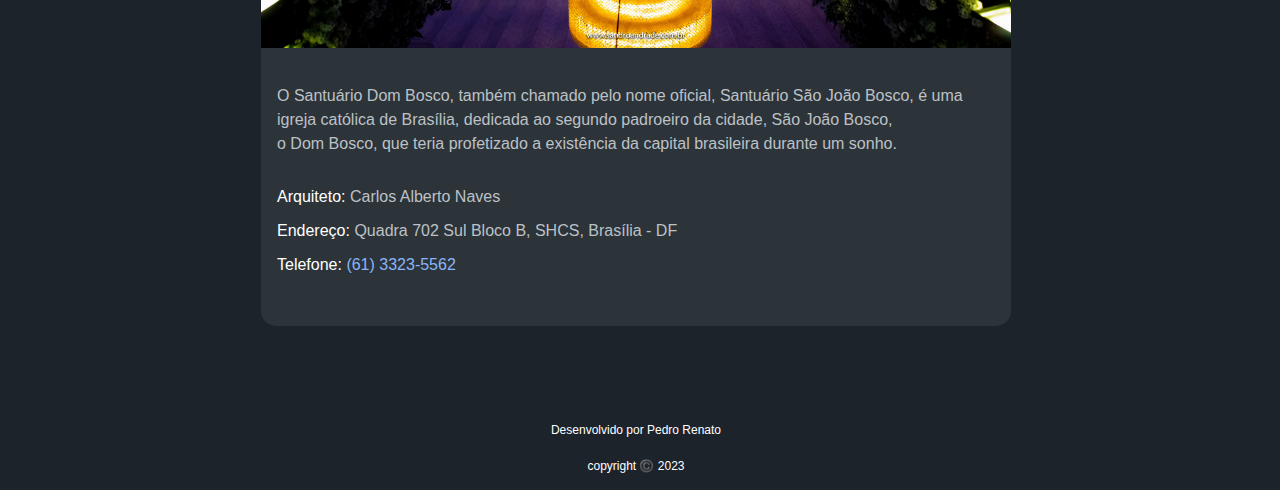
==== commit f241a7ef: "ajustando o footer" ====
--- a/index.html
+++ b/index.html
@@ -180,15 +180,8 @@
 
     <footer class="footer">
 
-        <div class="redes">
-            <a href="https://www.instagram.com/pedrorenato_pr/" class="redes-icones" ><img src="instagram-footer.png" alt=""></a>
-            <a href="https://www.linkedin.com/in/pedrorenatofreire/" class="redes-icones" ><img src="linkedin-footer.png" alt=""></a>
-            <a href="https://github.com/Pedrorenatopr" class="redes-icones" ><img src="github.png" alt="" width="20px"></a>
-            <a href="https://www.facebook.com/pedrorenato.pr" class="redes-icones" ><img src="icons8-facebook-50.png" alt="" width="20px"></a>
-        </div>
-
         <div class="texto-footer">
-            <p>Criado por Pedro Renato</p>
+            <p>Desenvolvido por Pedro Renato</p>
             <p>copyright ©️ 2023</p>
         </div>
     </footer>
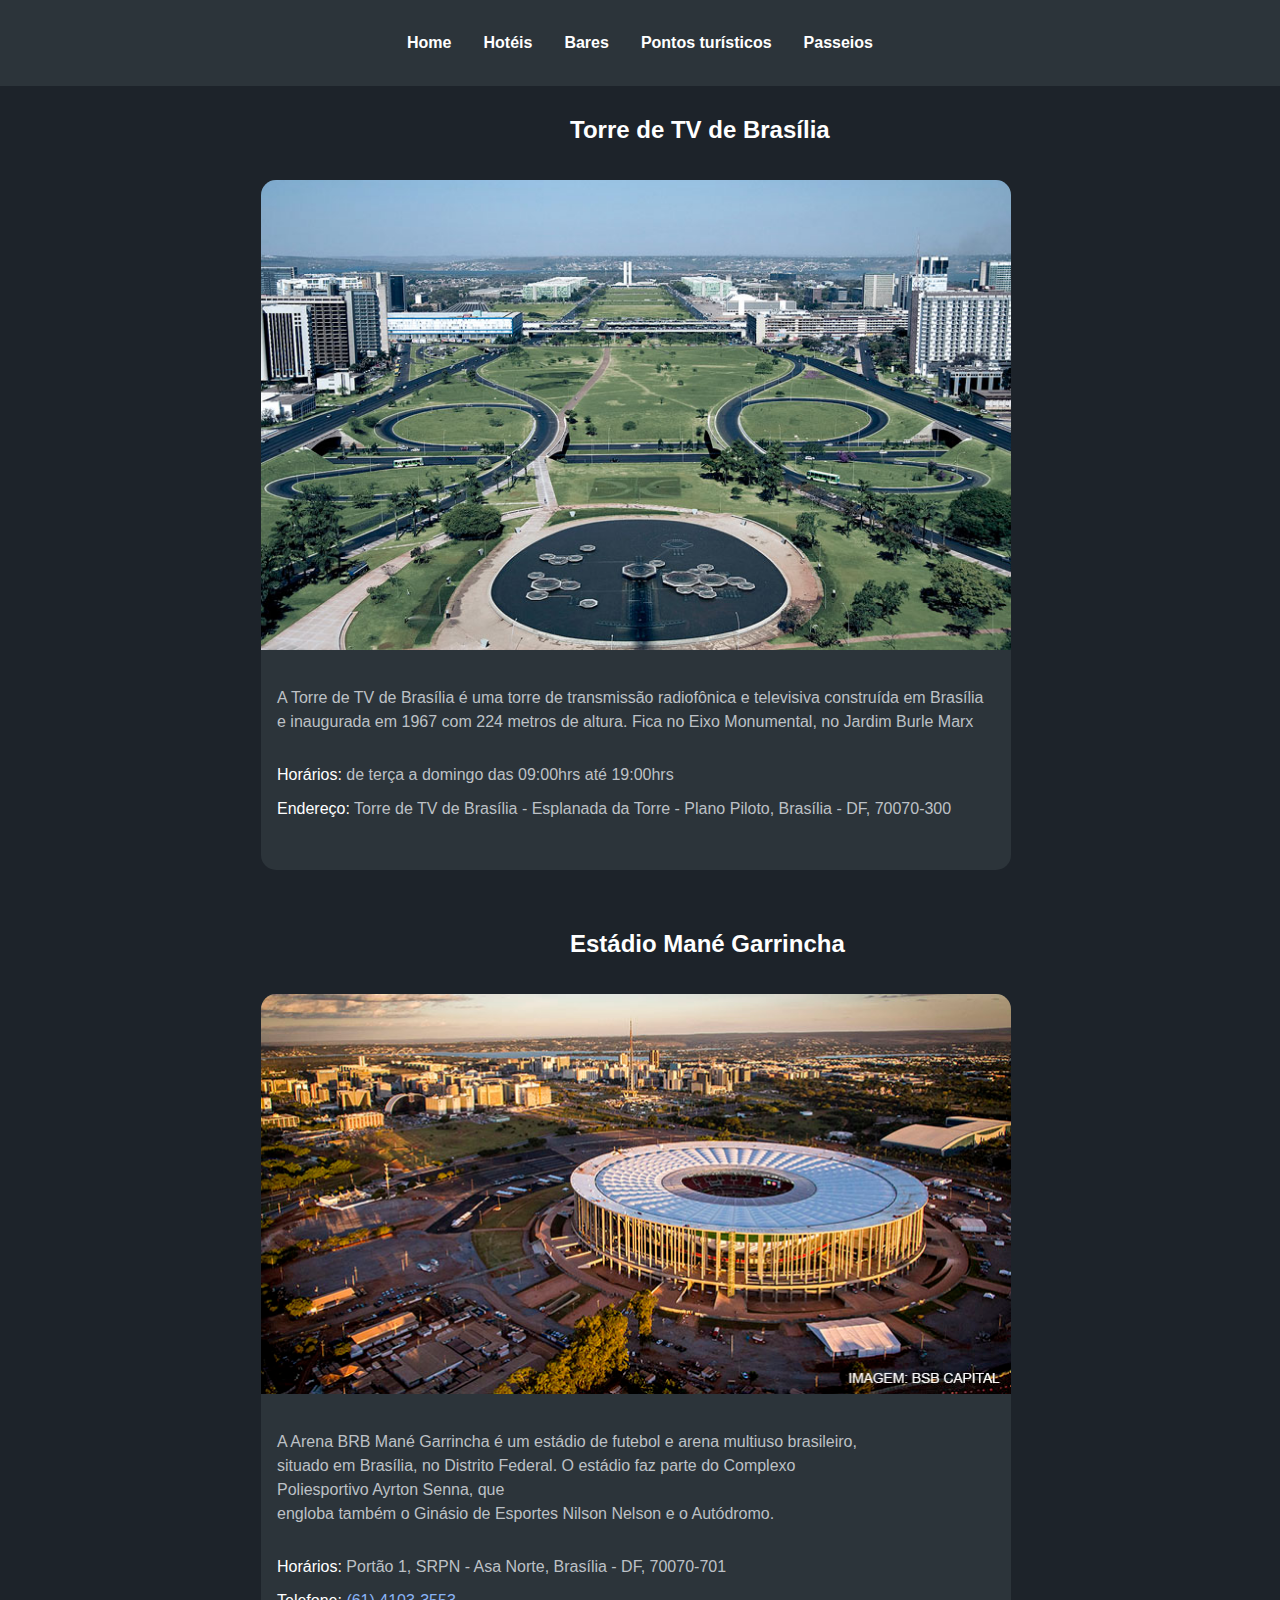
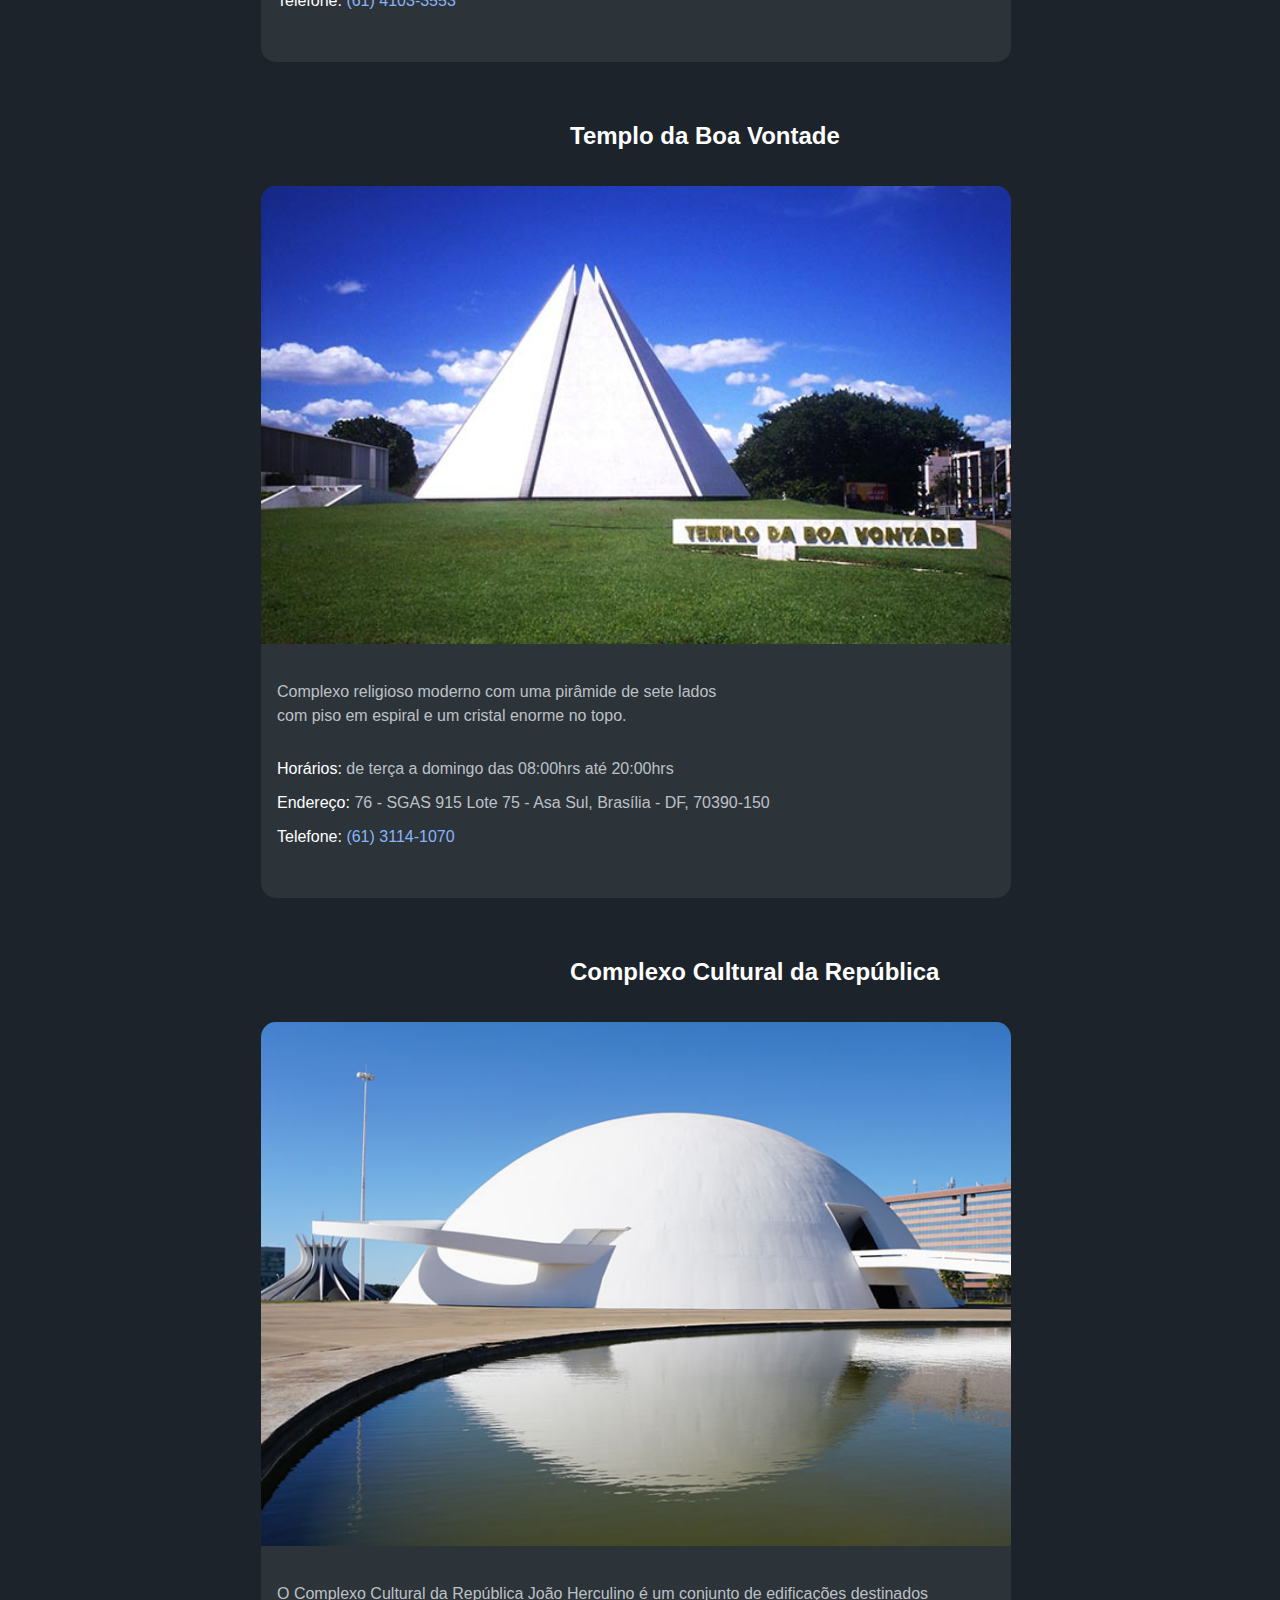
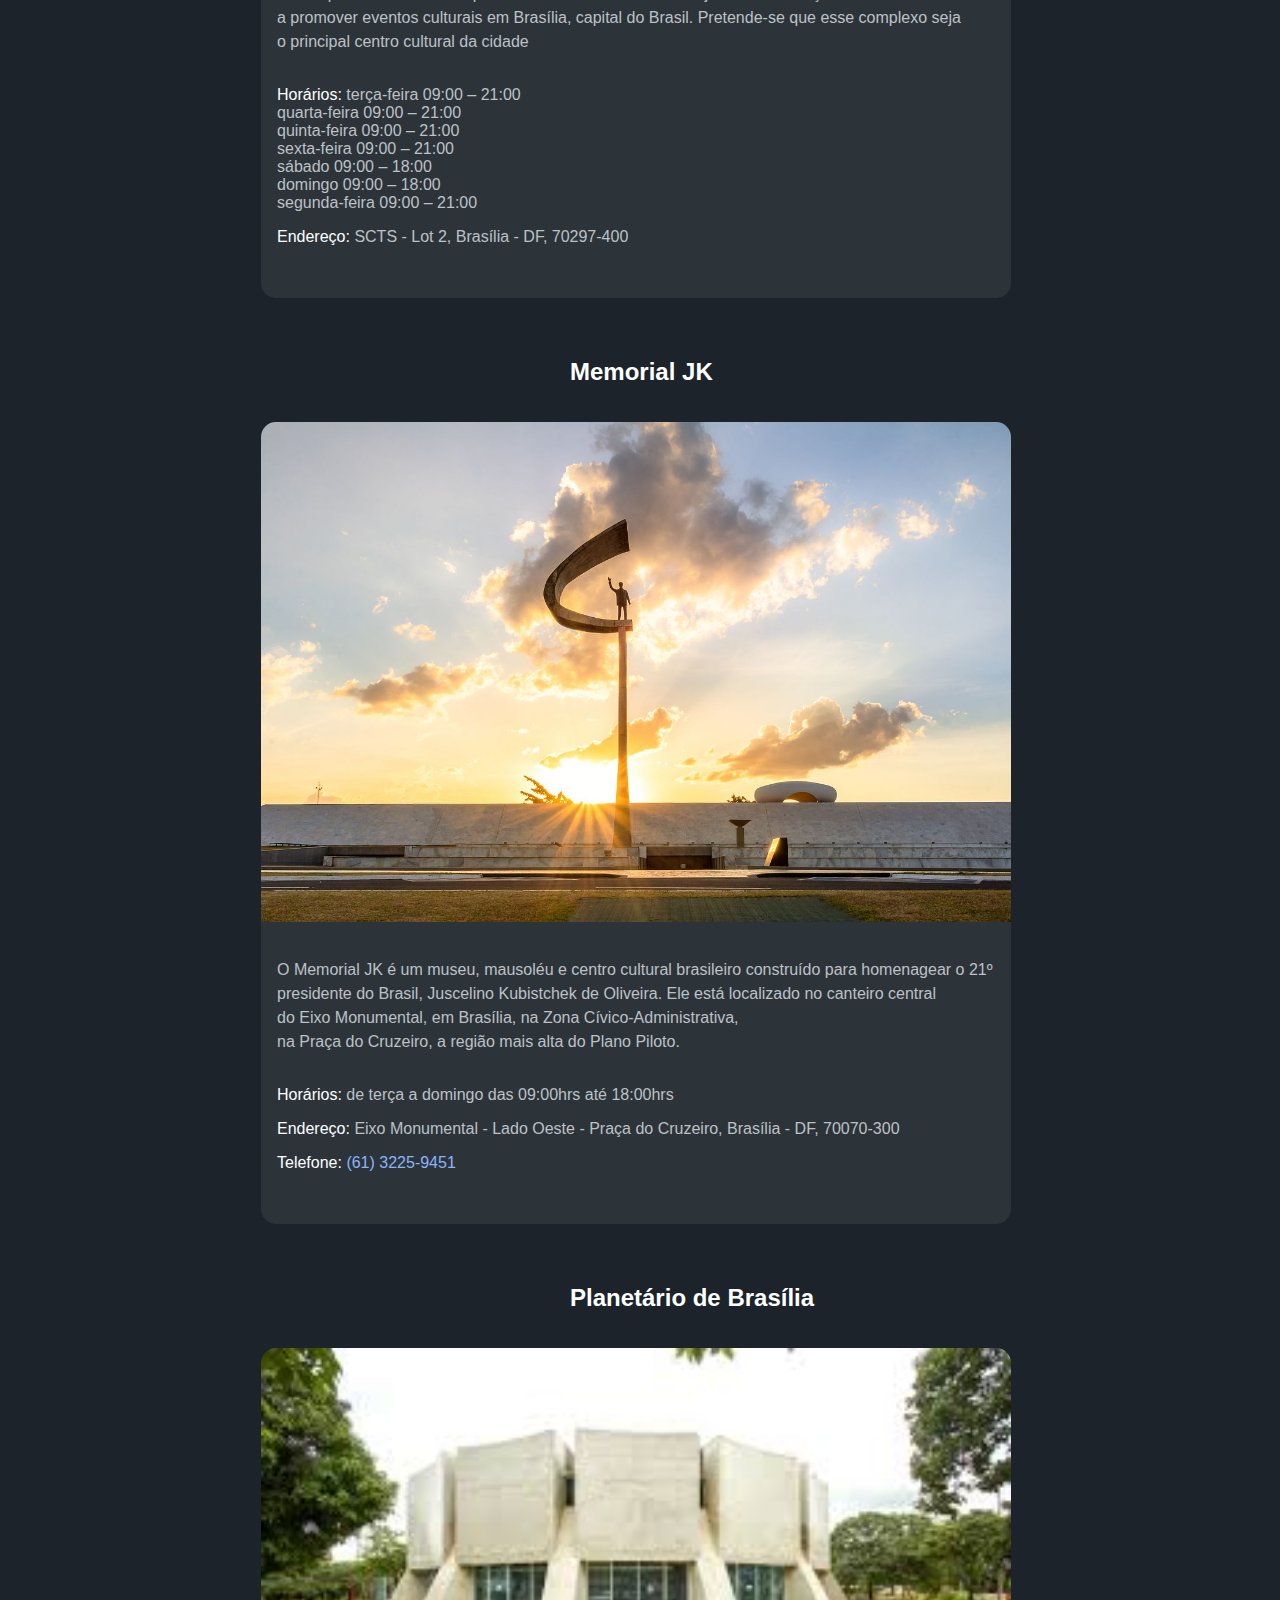
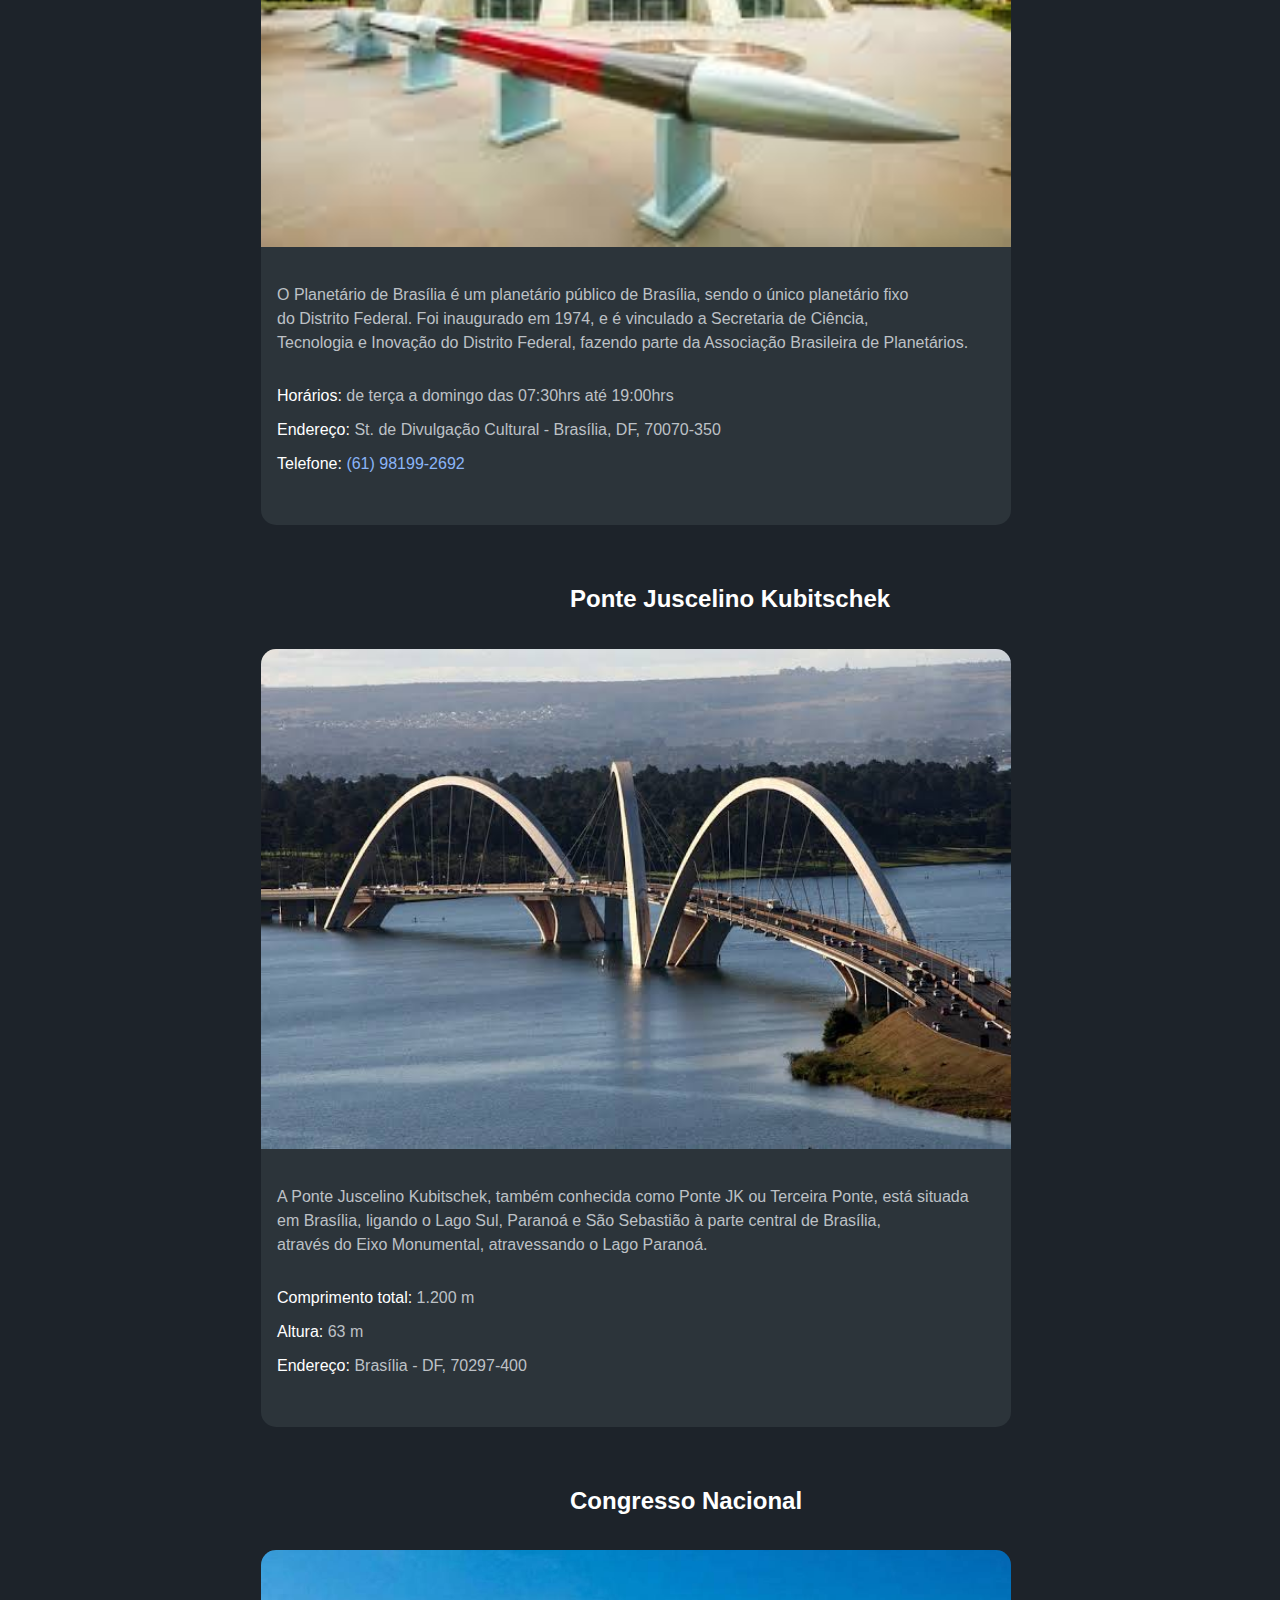
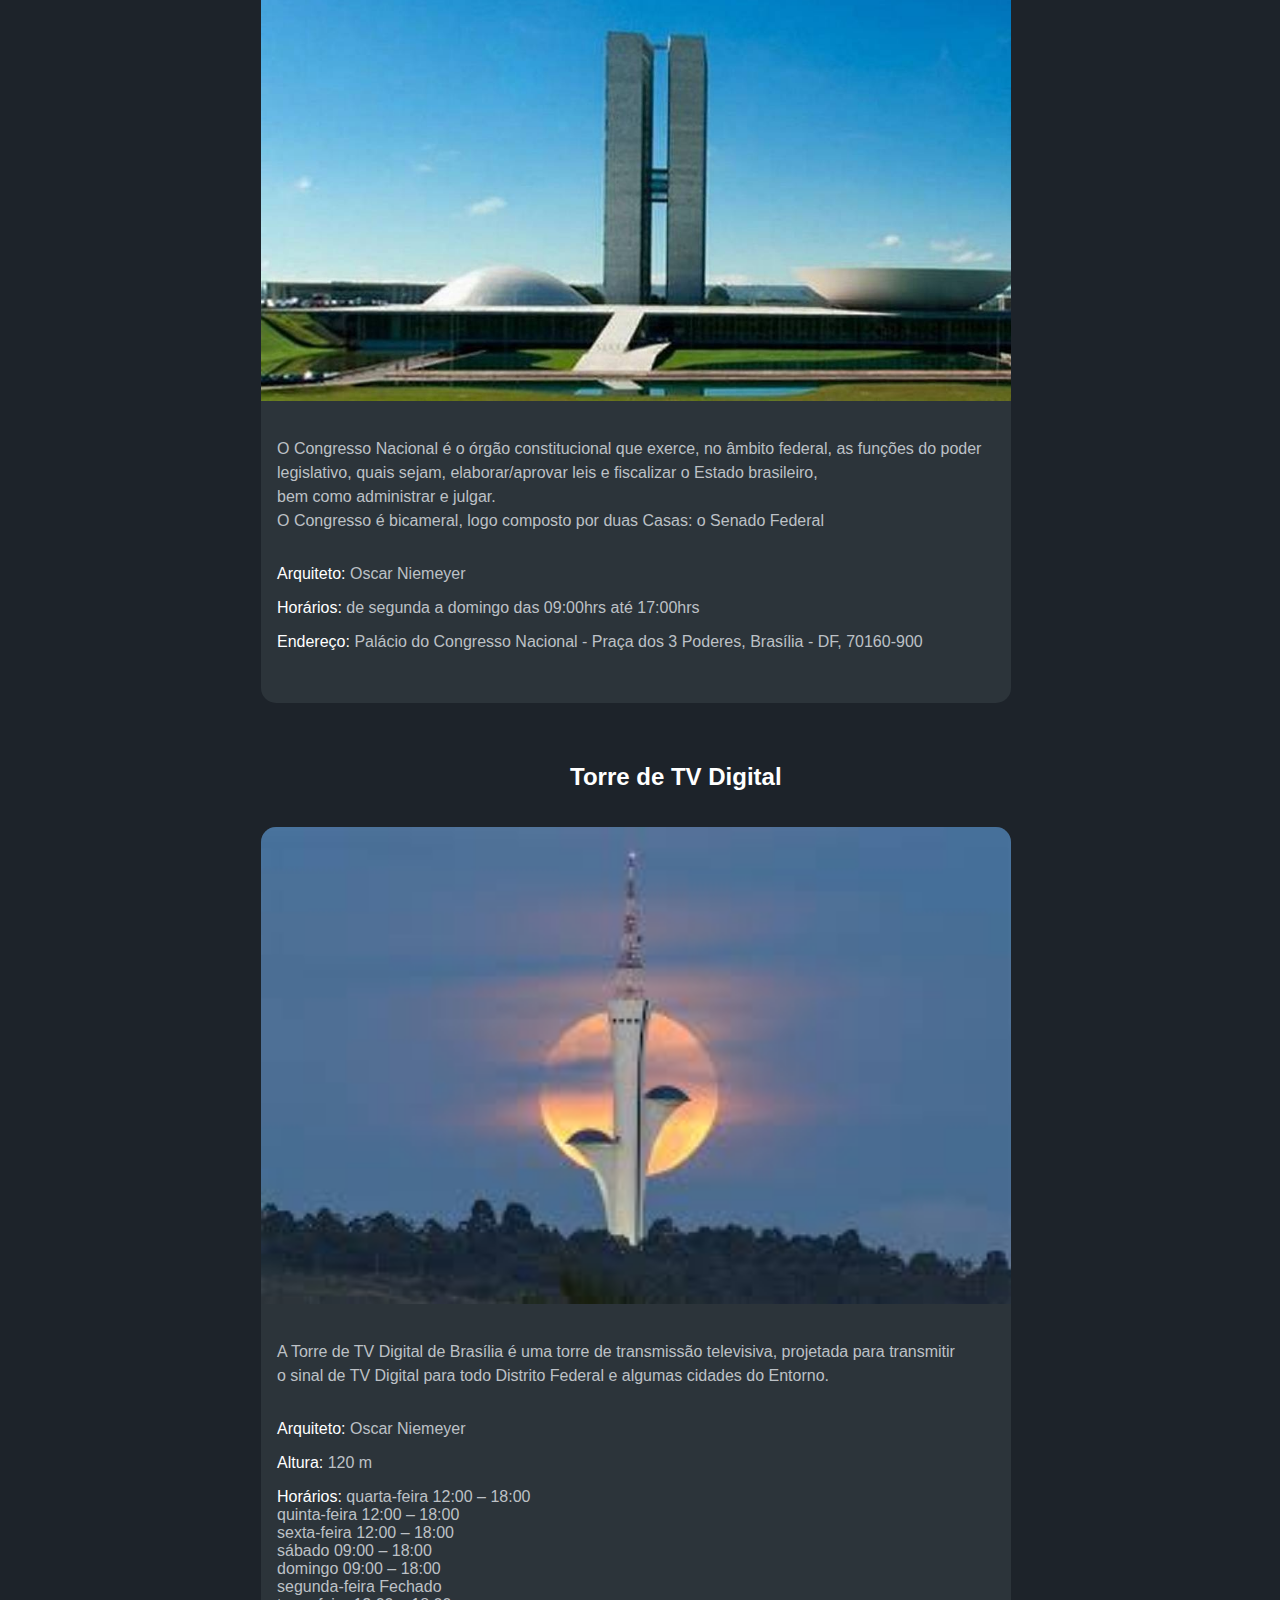
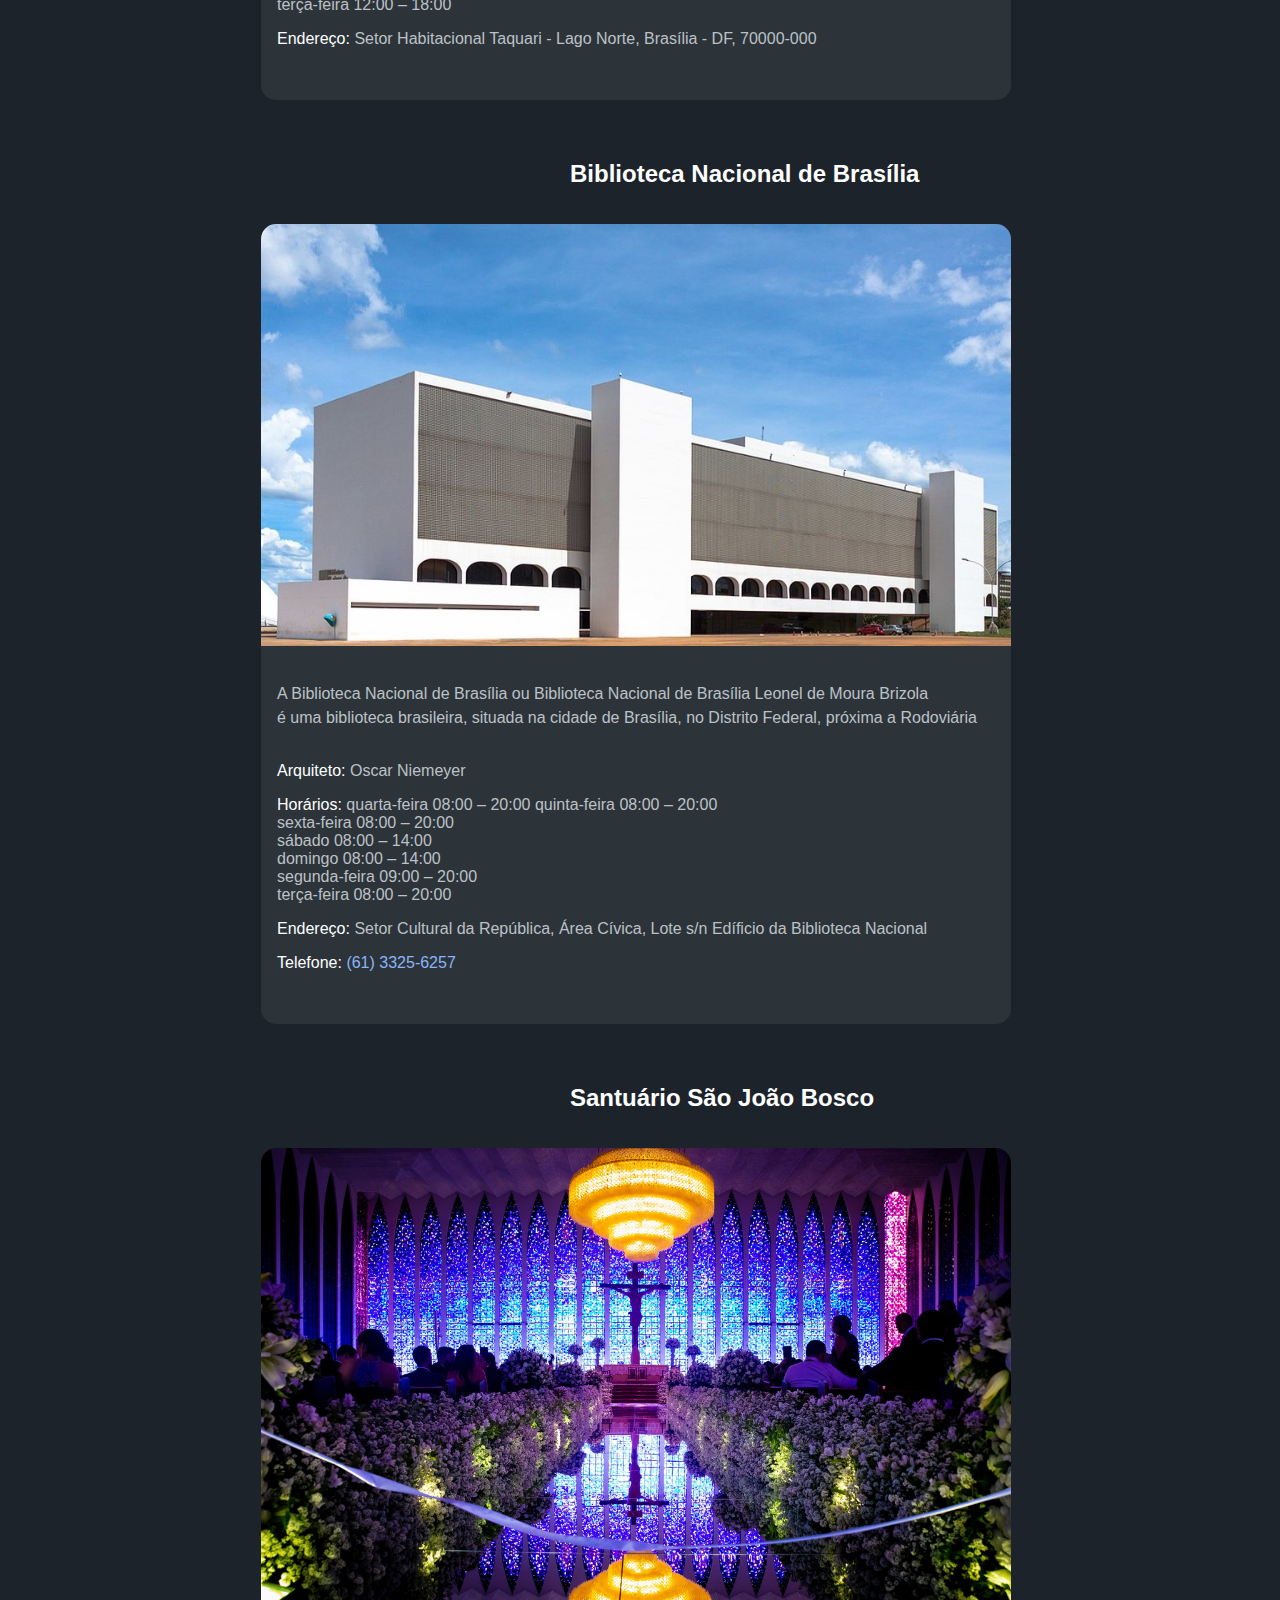
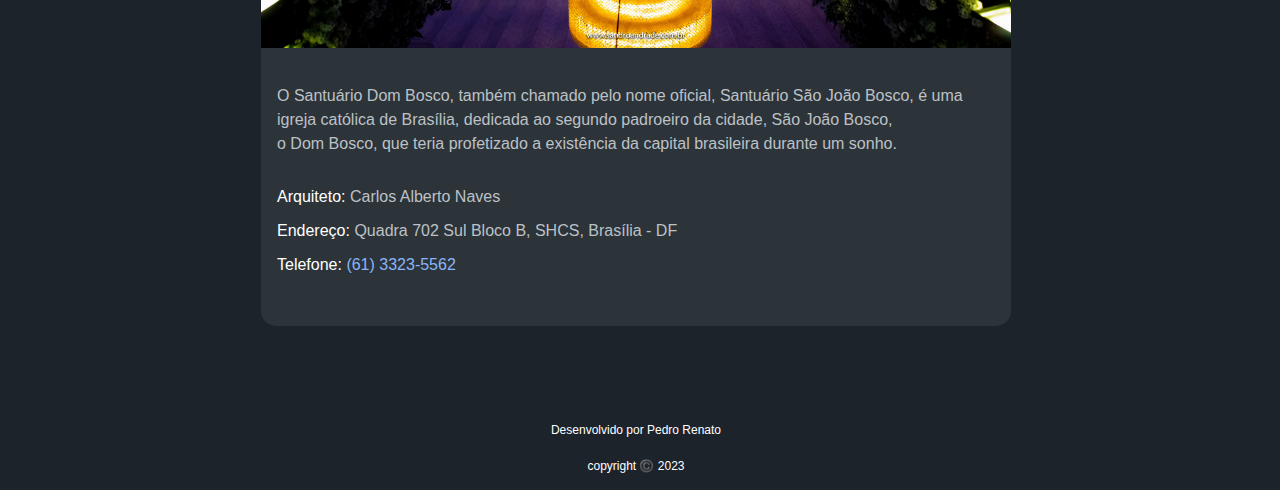
==== commit 3a30abee: "mudança de título" ====
--- a/index.html
+++ b/index.html
@@ -5,7 +5,7 @@
     <meta http-equiv="X-UA-Compatible" content="IE=edge">
     <meta name="viewport" content="width=device-width, initial-scale=1.0">
     <link rel="stylesheet" href="style.css">
-    <title>BSB</title>
+    <title>Cerrado Dicas</title>
     <link href="https://fonts.googleapis.com/icon?family=Material+Icons"rel="stylesheet">
 </head>
 <body onresize="mudouTamanho()" >
@@ -24,6 +24,10 @@
             <li><a href="passeios.html" class="menu-item">Passeios</a></li>
         </ul>
     </div>
+    <div class="logo-teste">
+        <span class="logo">Cerrado Dicas</span>
+    </div>
+    
     <br> <br> <br> <br>
 
 
--- a/style.css
+++ b/style.css
@@ -20,6 +20,7 @@
     margin-top: 0;
     z-index: 8;
     list-style: none;
+    height: 50px;
 
 }
 
@@ -42,6 +43,13 @@
     list-style-type: none;
     font-weight: bold;
 
+}
+
+.logo {
+    display: none;
+    position: fixed;
+    padding-top: 10px;
+    font-weight: bold;
 }
 
 .fotos {
@@ -185,10 +193,12 @@
         text-decoration: none;
         list-style: none;
         list-style-type: none;
+        
     }
 
     .menu-lista {
         list-style: none;
+        height: 50%;
     }
 
     .imagens-card {
@@ -211,6 +221,19 @@
         position: fixed;
     }
 
+    .logo {
+        position: fixed;
+        text-align: center;
+        padding-left: 250px;
+        padding-top: 10px;
+        display: block;
+    }
+
+    .logo-teste {
+        display: flex;
+        justify-content: end;
+    }
+
     
 
 }
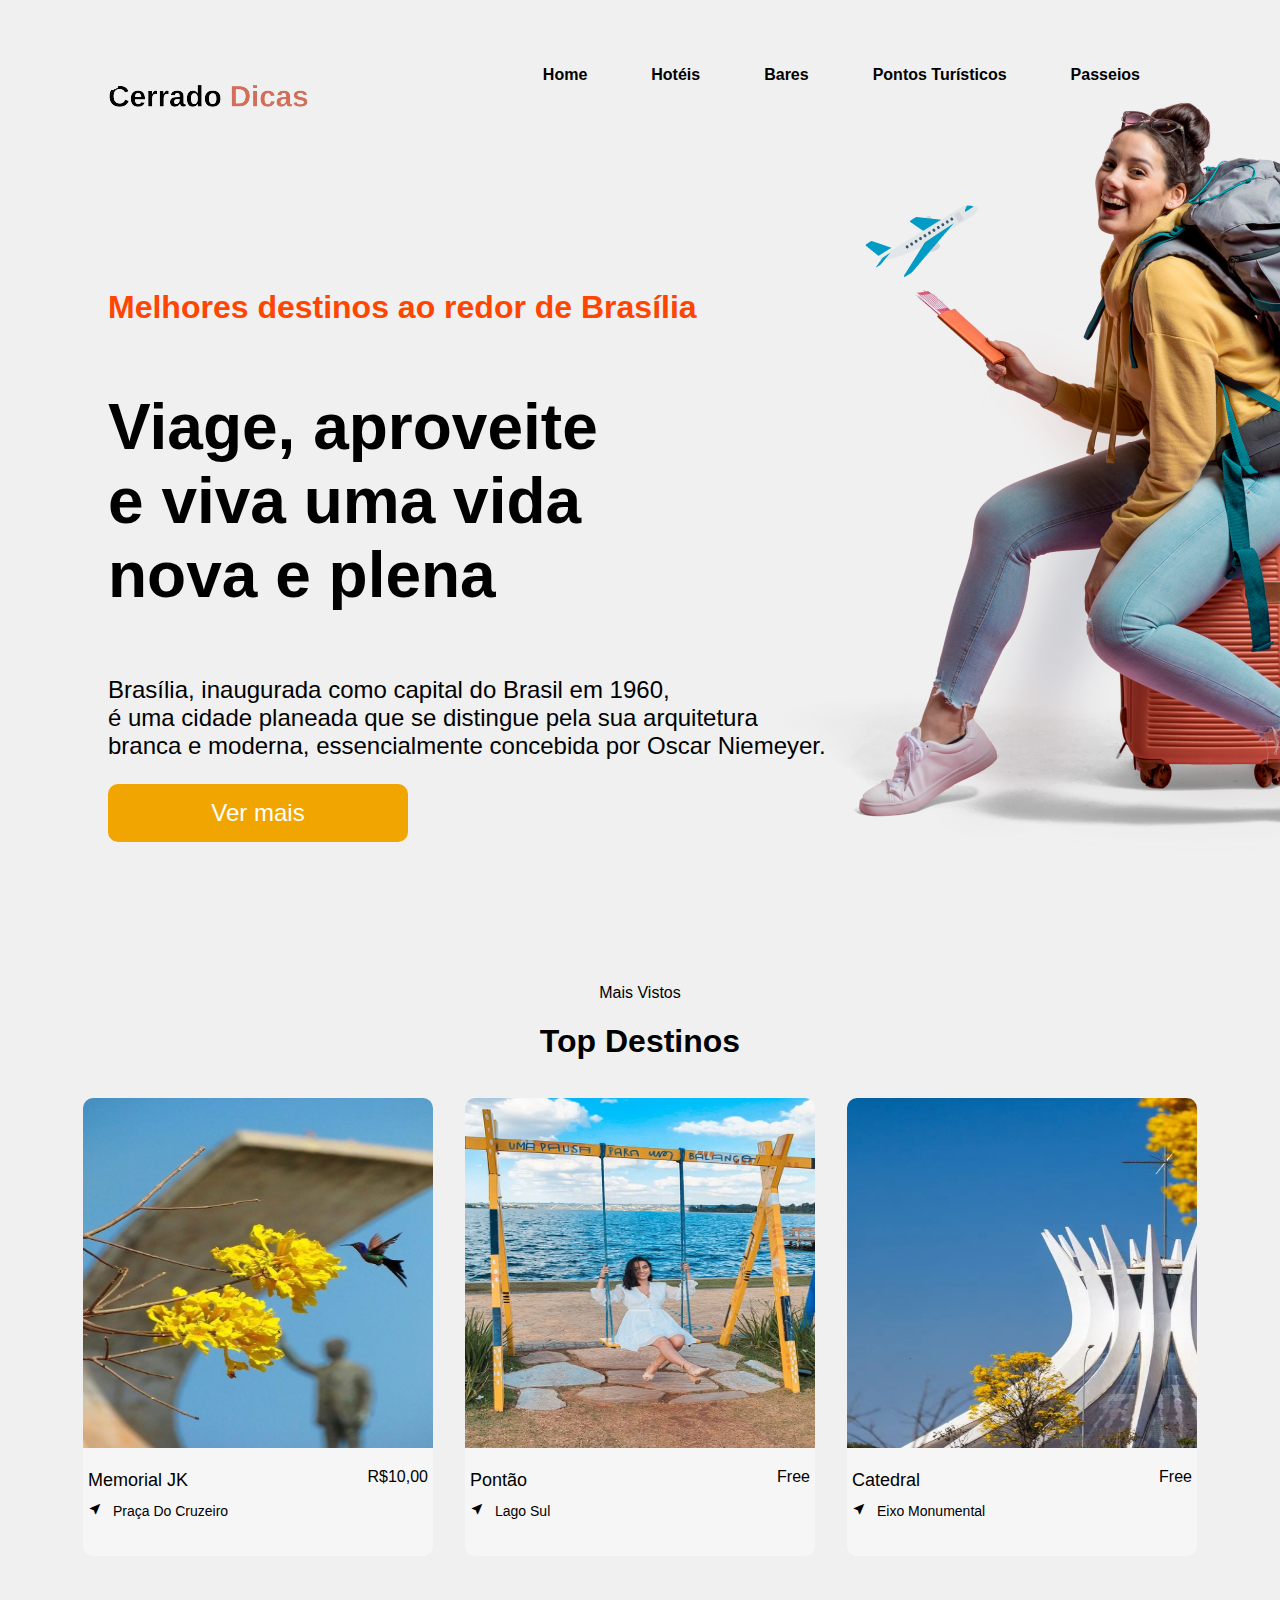
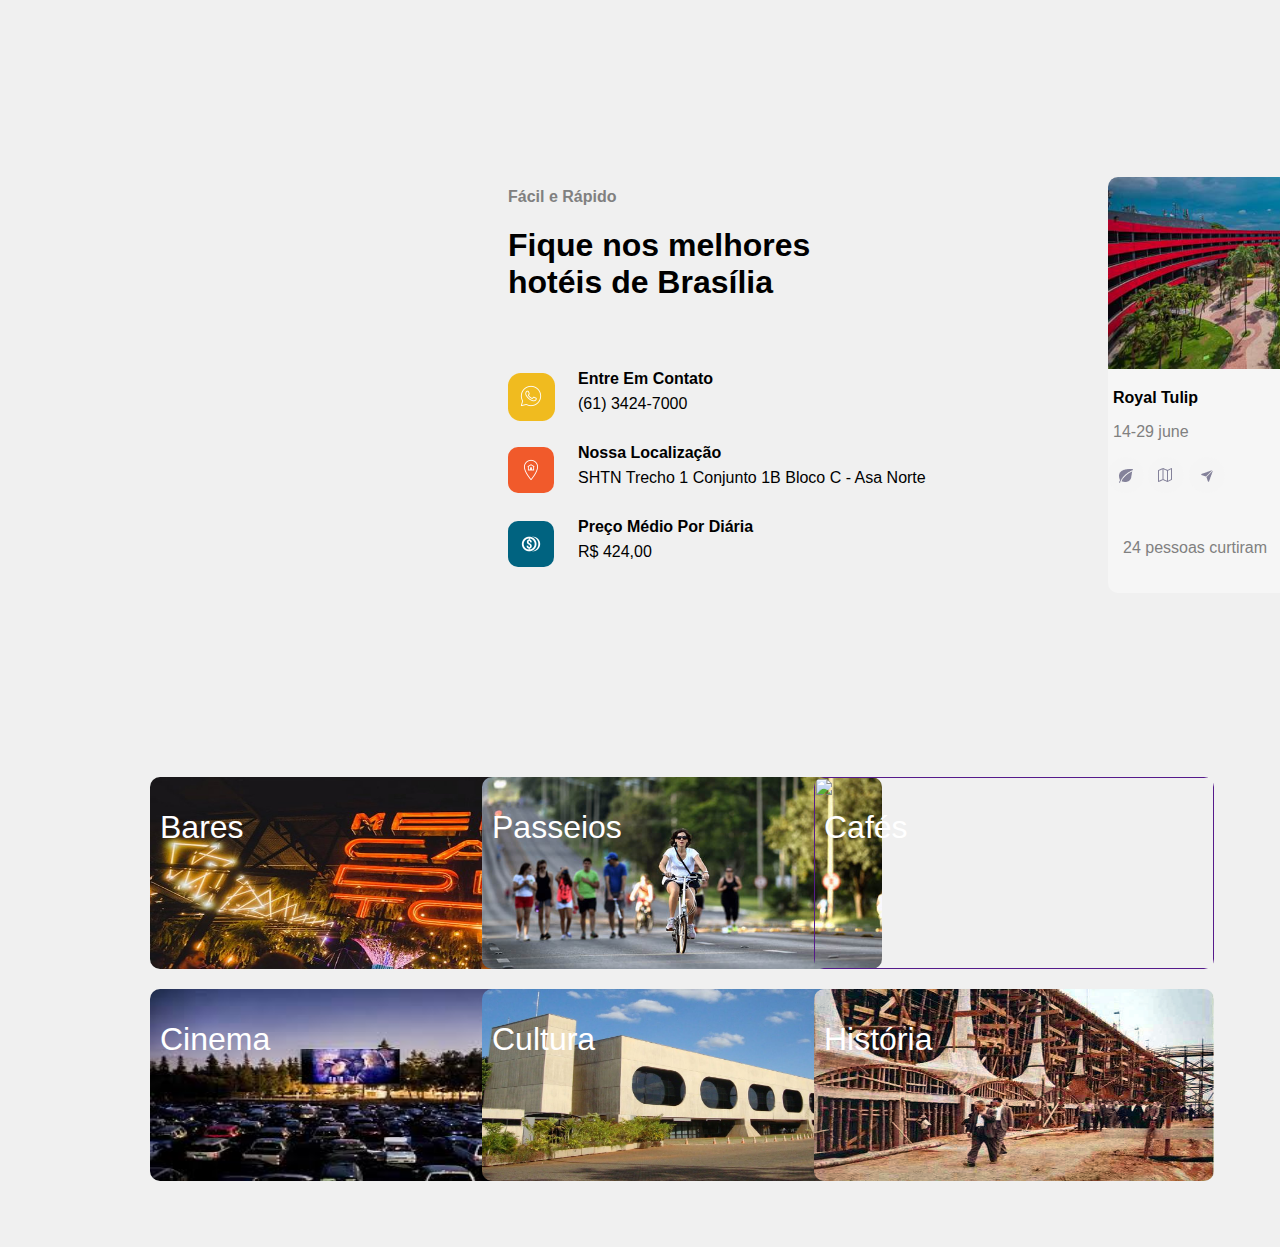
==== commit f5de36f0: "nova versão" ====
--- a/index.html
+++ b/index.html
@@ -5,190 +5,289 @@
     <meta http-equiv="X-UA-Compatible" content="IE=edge">
     <meta name="viewport" content="width=device-width, initial-scale=1.0">
     <link rel="stylesheet" href="style.css">
+    <link href="https://fonts.googleapis.com/icon?family=Material+Icons"rel="stylesheet">
     <title>Cerrado Dicas</title>
-    <link href="https://fonts.googleapis.com/icon?family=Material+Icons"rel="stylesheet">
 </head>
-<body onresize="mudouTamanho()" >
+<body onresize="mudouTamanho()">
+
+    <div>
+        <img class="logo" src="logo-5.png" alt="">
+    </div>
+
+    <div class="menu">
+        <div class="icones">
+            <button class="botao"><span id="burguer" class="material-icons md-48" onclick="clickMenu()" >menu</span></button>  
+        </div>
+        <ul class="menu-lista" id="itens">
+            <li><a class="menu-itens" href="#">Home</a></li>
+            <li><a class="menu-itens" href="#">Hotéis</a></li>
+            <li><a class="menu-itens" href="#">Bares</a></li>
+            <li><a class="menu-itens" href="#">Pontos Turísticos</a></li>
+            <li><a class="menu-itens" href="#">Passeios</a></li>
+        </ul>
+    </div>
+
+    <div class="imagem">
+        <img class="imagem-principal" src="Image.png" alt="">
+    </div>
+
+    <div class="section-principal">
+        <h1 class="texto-um">Melhores destinos ao redor de Brasília</h1>
+
+        <p class="texto-dois">Viage, aproveite <br>
+            e viva uma vida<br>
+            nova e plena
+        </p>
+
+        <p class="descricao"> Brasília, inaugurada como capital do Brasil em 1960,<br>
+            é uma cidade planeada que se distingue pela sua arquitetura<br>
+            branca e moderna, essencialmente concebida por Oscar Niemeyer. 
+        </p>
+
+        <div class="botoes">
+            <button class="botao-um">Ver mais</button> <!-- <img class="play" src="Play button.png" alt="" width="80px"> <span class="texto-play">Play Demo</span> --> 
+        </div>
+        
+
+    </div>
+
+    <!-- <p class="texto-section-dois">CATEGORY</p>
+    <h1 class="titulo-section-dois">We Offer Best Services</h1>
+
+    <div class="section-dois">
+        <article class="card">
+            <img src="Group 48.png" alt="" class="teste" >
+            <p class="titulo-card">Calculated Weather</p>
+            <p class="texto-card">Built Wicket longer <br> admire do barton <br> vanity itself do in it.</p>
+        </article>
+
+        <article class="card">
+            <img src="Group 51.png" alt="" class="teste">
+            <p class="titulo-card">Best Flights</p>
+            <p class="texto-card">Engrossed listening. <br> Park gate sell they <br> west hard for the.</p>
+        </article>
+
+        <article class="card">
+            <img src="Group 50.png" alt="" class="teste">
+            <p class="titulo-card">Local Events</p>
+            <p class="texto-card">Barton vanity itself do <br> in it. Preferd to men it <br> engrossed listening. </p>
+        </article>
+
+        <article class="card">
+            <img src="Group 49.png" alt="" class="teste">
+            <p class="titulo-card">Customize</p>
+            <p class="texto-card">We deliver outsourced <br> aviation services for <br> military customers</p>
+        </article>
+    </div>
+    -->
+
+    <div class="fundo-um">
+
+        <p class="texto-section-tres">Mais Vistos</p>
+        <h1 class="titulo-section-tres">Top Destinos</h1>
+
+
+        <div class="card-teste">
+            <article class="section-tres">
+                <div class="card-tres">
+                    <img class="img-pais" src="memorial-jk.jpeg" alt="" width="350px" height="350px">
+                    <p class="pais">Memorial JK</p>
+                    <p class="preco">R$10,00</p>
+                    <span id="seta" class="material-icons md-48">near_me</span><span class="dias">Praça Do Cruzeiro</span>
+                    <br><br><br>
+                </div>        
+            </article>
+        
+            <article class="section-tres">
+                <div class="card-tres">
+                    <img class="img-pais" src="pontao.jpeg" alt="" width="350px" height="350px">
+                    <p class="pais">Pontão</p>
+                    <p class="preco">Free</p>
+                    <span id="seta" class="material-icons md-48">near_me</span><span class="dias">Lago Sul</span>
+                    <br><br><br>
+                </div>        
+            </article>
+        
+            <article class="section-tres">
+                <div class="card-tres">
+                    <img class="img-pais" src="catedral.jpeg" alt="" width="350px" height="350px">
+                    <p class="pais">Catedral</p>
+                    <p class="preco">Free</p>
+                    <span id="seta" class="material-icons md-48">near_me</span><span class="dias">Eixo Monumental</span>
+                    <br><br><br>
+                </div>        
+            </article>
+        </div>
+
+    </div>
+
     
-
-
-
-
-    <div class="menu">
-        <span id="burguer" class="material-icons md-48" onclick="clickMenu()" >menu</span>
-        <ul class="menu-lista" id="itens" >
-            <li><a href="index.html" class="menu-item">Home</a></li>
-            <li><a href="hoteis.html" class="menu-item">Hotéis</a></li>
-            <li><a href="bares.html" class="menu-item">Bares</a></li>
-            <li><a href="index.html" class="menu-item">Pontos turísticos</a></li>
-            <li><a href="passeios.html" class="menu-item">Passeios</a></li>
-        </ul>
-    </div>
-    <div class="logo-teste">
-        <span class="logo">Cerrado Dicas</span>
-    </div>
+    <div class="fundo-dois">
+
+        <div class="cartao-quatro">
+            <div class="section-quatro">
+                <p class="texto-quatro">Fácil e Rápido</p>
+                <h1 class="texto-h1">Fique nos melhores<br>hotéis de Brasília</h1>
+        
+                <div class="card-quatro">
+                    <img class="img-quatro" src="Group 7.png" alt="">
+                    <div class="texto-card-quatro">
+                        <p class="titulo-quatro">Entre Em Contato</p>
+                        <p class="legenda-quatro">(61) 3424-7000</p>
+                    </div>
+                    <br>
+        
+                    <img class="img-local" src="local.png" alt="" >
+                    <div class="texto-card-quatro">
+                        <p class="titulo-quatro">Nossa Localização</p>
+                        <p class="legenda-quatro">SHTN Trecho 1 Conjunto 1B Bloco C - Asa Norte</p>
+                    </div>
+                    <br>
+        
+                    <img class="img-preco" src="preco.png" alt="">
+                    <div class="texto-card-quatro">
+                        <p class="titulo-quatro">Preço Médio Por Diária</p>
+                        <p class="legenda-quatro">R$ 424,00</p>
+                    </div>
+        
+                </div>
+        
+                <article class="card-quatro-dois">
+                    <div class="card-direita">
+                        <img class="img-card-quatro" src="royal.jpg" alt="" width="400px">
+                        <p class="texto-direita">Royal Tulip</p>
+                        <p class="data">14-29 june</p>
+                        <div class="icones-direita">
+                            <img src="LEAF.png" alt="">
+                            <img src="map icon.png" alt="">
+                            <img src="send.png" alt="">
+                        </div>
+                        <br><br>
+                        <img class="predio" src="building 1.png" alt=""><span class="teste-texto">24 pessoas curtiram</span><span class="coracao"><img src="heart (6) 1.png" alt=""></span>
+                        <br><br><br>
+                    </div>
+        
+        
+                </article>
+                
+            </div>
+        </div>
+
+    </div>
+
     
-    <br> <br> <br> <br>
-
-
-    <h2 class="legenda-hoteis">Torre de TV de Brasília</h2>
-    <article class="cartao-hoteis">
-        <div class="cartao-hoteis-itens">
-            <a href="#"><img src="torre-de-tv.jpg" alt="" class="imagens-card" width="750px"></a><br>
-            <p class="texto-info">A Torre de TV de Brasília é uma torre de transmissão radiofônica e televisiva construída em Brasília <br> e inaugurada em 1967 com 224 metros de altura. Fica no Eixo Monumental, no Jardim Burle Marx</p>
-            <p class="texto-turistico"><span>Horários:</span> de terça a domingo das 09:00hrs até 19:00hrs</p>
-            <p class="texto-turistico"><span>Endereço:</span> Torre de TV de Brasília - Esplanada da Torre - Plano Piloto, Brasília - DF, 70070-300</p>
-            <br><br>
-        </div>
-    </article>
-
-    <h2 class="legenda-hoteis">Estádio Mané Garrincha</h2>
-    <article class="cartao-hoteis">
-        <div class="cartao-hoteis-itens">
-            <a href="#"><img src="mane-garrincha.jpg" alt="" class="imagens-card" width="750px"></a><br>
-            <p class="texto-info">A Arena BRB Mané Garrincha é um estádio de futebol e arena multiuso brasileiro, <br> situado em Brasília, no Distrito Federal. O estádio faz parte do Complexo <br> Poliesportivo Ayrton Senna, que <br> engloba também  o  Ginásio de Esportes Nilson Nelson e o Autódromo.</p>
-            <p class="texto-turistico"><span>Horários:</span> Portão 1, SRPN - Asa Norte, Brasília - DF, 70070-701</p>
-            <p class="texto-turistico"><span>Telefone:</span> <span class="telefone" >(61) 4103-3553</span></p>
-            <br><br>
-        </div>
-    </article>
-
-    <h2 class="legenda-hoteis">Templo da Boa Vontade</h2>
-    <article class="cartao-hoteis">
-        <div class="cartao-hoteis-itens">
-            <a href="#"><img src="templo-da-boa-vontade.jpg" alt="" class="imagens-card" width="750px"></a><br>
-            <p class="texto-info">Complexo religioso moderno com uma pirâmide de sete lados <br> com piso em espiral e um cristal enorme no topo.</p>
-            <p class="texto-turistico"><span>Horários:</span> de terça a domingo das 08:00hrs até 20:00hrs</p>
-            <p class="texto-turistico"><span><span>Endereço:</span></span> 76 - SGAS 915 Lote 75 - Asa Sul, Brasília - DF, 70390-150</p>
-            <p class="texto-turistico"><span>Telefone:</span> <span class="telefone" >(61) 3114-1070</span></p>
-            <br><br>
-        </div>
-    </article>
-
-    <h2 class="legenda-hoteis">Complexo Cultural da República</h2>
-    <article class="cartao-hoteis">
-        <div class="cartao-hoteis-itens">
-            <a href="#"><img src="museu-de-brasilia.jpg" alt="" class="imagens-card" width="750px"></a><br>
-            <p class="texto-info">O Complexo Cultural da República João Herculino é um conjunto de edificações destinados <br> a promover eventos culturais em Brasília, capital do Brasil. Pretende-se que esse complexo seja <br> o principal centro cultural da cidade</p>
-            <p class="texto-turistico"><span>Horários:</span>  
-                terça-feira	09:00 – 21:00 <br>
-                quarta-feira	09:00 – 21:00 <br>
-                quinta-feira	09:00 – 21:00 <br>
-                sexta-feira	09:00 – 21:00 <br>
-                sábado	09:00 – 18:00 <br>
-                domingo	09:00 – 18:00 <br>
-                segunda-feira	09:00 – 21:00</p>
-            <p class="texto-turistico"><span><span>Endereço:</span></span> SCTS - Lot 2, Brasília - DF, 70297-400</p>          
-            <br><br>
-        </div>
-    </article>
-
-    <h2 class="legenda-hoteis">Memorial JK</h2>
-    <article class="cartao-hoteis">
-        <div class="cartao-hoteis-itens">
-            <a href="#"><img src="memorial-jk.jpg" alt="" class="imagens-card" width="750px"></a><br>
-            <p class="texto-info">O Memorial JK é um museu, mausoléu e centro cultural brasileiro construído para homenagear o 21º <br> presidente do Brasil, Juscelino Kubistchek de Oliveira. Ele está localizado no canteiro central <br> do Eixo Monumental, em Brasília, na Zona Cívico-Administrativa, <br> na Praça do Cruzeiro, a região mais alta do Plano Piloto.</p>
-            <p class="texto-turistico"><span>Horários:</span> de terça a domingo das 09:00hrs até 18:00hrs</p>
-            <p class="texto-turistico"><span>Endereço:</span> Eixo Monumental - Lado Oeste - Praça do Cruzeiro, Brasília - DF, 70070-300</p>
-            <p class="texto-turistico"><span>Telefone:</span> <span class="telefone" >(61) 3225-9451</span></p>
-            <br><br>
-        </div>
-    </article>
-
-    <h2 class="legenda-hoteis">Planetário de Brasília</h2>
-    <article class="cartao-hoteis">
-        <div class="cartao-hoteis-itens">
-            <a href="#"><img src="planetario.jpg" alt="" class="imagens-card" width="750px"></a><br>
-            <p class="texto-info">O Planetário de Brasília é um planetário público de Brasília, sendo o único planetário fixo <br> do Distrito Federal. Foi inaugurado em 1974, e é vinculado a Secretaria de Ciência, <br> Tecnologia e Inovação do Distrito Federal, fazendo parte da Associação Brasileira de Planetários.</p>
-            <p class="texto-turistico"><span>Horários:</span> de terça a domingo das 07:30hrs até 19:00hrs</p>
-            <p class="texto-turistico"><span>Endereço:</span> St. de Divulgação Cultural - Brasília, DF, 70070-350</p>
-            <p class="texto-turistico"><span>Telefone:</span> <span class="telefone">(61) 98199-2692</span></p>
-            <br><br>
-        </div>
-    </article>
-
-    <h2 class="legenda-hoteis">Ponte Juscelino Kubitschek</h2>
-    <article class="cartao-hoteis">
-        <div class="cartao-hoteis-itens">
-            <a href="#"><img src="ponte-jk.jpeg" alt="" class="imagens-card" width="750px"></a><br>
-            <p class="texto-info">A Ponte Juscelino Kubitschek, também conhecida como Ponte JK ou Terceira Ponte, está situada <br> em Brasília, ligando o Lago Sul, Paranoá e São Sebastião à parte central de Brasília, <br> através do Eixo Monumental, atravessando o Lago Paranoá.</p>
-            <p class="texto-turistico"><span>Comprimento total:</span> 1.200 m</p>
-            <p class="texto-turistico"><span>Altura:</span> 63 m</p>
-            <p class="texto-turistico"><span>Endereço:</span> Brasília - DF, 70297-400</p>
-            <br><br>
-        </div>
-    </article>
-
-    <h2 class="legenda-hoteis">Congresso Nacional</h2>
-    <article class="cartao-hoteis">
-        <div class="cartao-hoteis-itens">
-            <a href="#"><img src="congresso.jpg" alt="" class="imagens-card" width="750px"></a><br>
-            <p class="texto-info">O Congresso Nacional é o órgão constitucional que exerce, no âmbito federal, as funções do poder <br> legislativo, quais sejam, elaborar/aprovar leis e fiscalizar  o Estado brasileiro, <br> bem como administrar e julgar. <br> O Congresso é bicameral,   logo composto por duas Casas: o Senado Federal</p>
-            <p class="texto-turistico"><span>Arquiteto:</span> Oscar Niemeyer</p>
-            <p class="texto-turistico"><span>Horários:</span> de segunda a domingo das 09:00hrs até 17:00hrs</p>
-            <p class="texto-turistico"><span>Endereço:</span> Palácio do Congresso Nacional - Praça dos 3 Poderes, Brasília - DF, 70160-900</p>
-            <br><br>
-        </div>
-    </article>
-
-    <h2 class="legenda-hoteis">Torre de TV Digital</h2>
-    <article class="cartao-hoteis">
-        <div class="cartao-hoteis-itens">
-            <a href="#"><img src="torre-digital.jpg" alt="" class="imagens-card" width="750px"></a><br>
-            <p class="texto-info">A Torre de TV Digital de Brasília é uma torre de transmissão televisiva, projetada para transmitir <br> o sinal de TV Digital para todo Distrito Federal e algumas cidades do Entorno. </p>
-            <p class="texto-turistico"><span>Arquiteto:</span> Oscar Niemeyer</p>
-            <p class="texto-turistico"><span>Altura:</span> 120 m</p>
-            <p class="texto-turistico"><span>Horários:</span>  
-                quarta-feira	12:00 – 18:00 <br>
-                quinta-feira	12:00 – 18:00 <br>
-                sexta-feira	12:00 – 18:00 <br>
-                sábado	09:00 – 18:00 <br>
-                domingo	09:00 – 18:00 <br>
-                segunda-feira	Fechado <br>
-                terça-feira	12:00 – 18:00</p>
-            <p class="texto-turistico"><span>Endereço:</span> Setor Habitacional Taquari - Lago Norte, Brasília - DF, 70000-000</p>
-            <br><br>
-        </div>
-    </article>
-
-    <h2 class="legenda-hoteis">Biblioteca Nacional de Brasília</h2>
-    <article class="cartao-hoteis">
-        <div class="cartao-hoteis-itens">
-            <a href="#"><img src="biblioteca.jpg" alt="" class="imagens-card" width="750px"></a><br>
-            <p class="texto-info">A Biblioteca Nacional de Brasília ou Biblioteca Nacional de Brasília Leonel de Moura Brizola <br> é uma biblioteca brasileira, situada na cidade de Brasília, no Distrito Federal, próxima a Rodoviária </p>
-            <p class="texto-turistico"><span>Arquiteto:</span> Oscar Niemeyer</p>
-            <p class="texto-turistico"><span>Horários:</span>  quarta-feira	08:00 – 20:00
-                quinta-feira	08:00 – 20:00 <br>
-                sexta-feira	08:00 – 20:00 <br>
-                sábado	08:00 – 14:00 <br>
-                domingo	08:00 – 14:00 <br>
-                segunda-feira	09:00 – 20:00 <br>
-                terça-feira	08:00 – 20:00</p>
-            <p class="texto-turistico"><span>Endereço:</span> Setor Cultural da República, Área Cívica, Lote s/n Edíficio da Biblioteca Nacional</p>
-            <p class="texto-turistico"><span>Telefone:</span> <span class="telefone">(61) 3325-6257</span></p>
-            <br><br>
-        </div>
-    </article>
-
-    <h2 class="legenda-hoteis">Santuário São João Bosco</h2>
-    <article class="cartao-hoteis">
-        <div class="cartao-hoteis-itens">
-            <a href="#"><img src="santuario-dombosco.jpg" alt="" class="imagens-card" width="750px"></a><br>
-            <p class="texto-info">O Santuário Dom Bosco, também chamado pelo nome oficial, Santuário São João Bosco, é uma <br> igreja católica de Brasília, dedicada ao segundo padroeiro da cidade, São João Bosco,<br> o Dom Bosco, que teria profetizado a existência da capital brasileira durante um sonho. </p>
-            <p class="texto-turistico"><span>Arquiteto:</span> Carlos Alberto Naves</p>
-            <p class="texto-turistico"><span>Endereço:</span> Quadra 702 Sul Bloco B, SHCS, Brasília - DF</p>
-            <p class="texto-turistico"><span>Telefone:</span> <span class="telefone">(61) 3323-5562</span></p>
-            <br><br>
-        </div>
-    </article>
-
+
+    <!-- 
+    <div class="section-cinco">
+        <div class="texto-cinco">
+            <p class="titulo-cinco">TESTIMONIALS</p>
+            <h1 class="texto-cinco-2">What people say <br> about Us.</h1>
+        </div>
+
+        <div class="card-cinco">
+            <p class="texto-card-cinco">“On the Windows talking painted pasture yet its <br> express parties use. Sure last upon he same as <br> knew next. Of believed or diverted no.” </p>
+            <p class="maike">Maike taylor</p>
+            <p class="maike-pais">Lahore, Pakistan</p>
+        </div>
+
+    </div>
+    -->
+
+
+    <div class="galeria-dois">
+        <article class="card-galeria">
+            <p class="texto-g">Bares</p>
+            <a href=""><img src="mercadito.jpg" alt="" class="galeria-dois-img"></a>
+        </article>
+        <article class="card-galeria">
+            <p class="texto-g">Passeios</p>
+            <a href=""><img src="eixao.jpg" alt="" class="galeria-dois-img"></a>
+        </article>
+        <article class="card-galeria">
+            <p class="texto-g">Cafés</p>
+            <a href=""><img src="https://uploads.metropoles.com/wp-content/uploads/2022/03/11120023/WhatsApp-Image-2022-03-09-at-18.22.41-1-1024x682.jpeg" alt="" class="galeria-dois-img"></a>
+        </article>
+        <article class="card-galeria">
+            <p class="texto-g">Cinema</p>
+            <a href=""><img src="cine-divein.jpg" alt="" class="galeria-dois-img"></a>
+        </article>
+        <article class="card-galeria">
+            <p class="texto-g">Cultura</p>
+            <a href=""><img src="ccbb.jpg" alt="" class="galeria-dois-img"></a>
+        </article>
+        <article class="card-galeria">
+            <p class="texto-g">História</p>
+            <a href=""><img src="historia.jpg" alt="" class="galeria-dois-img"></a>
+        </article>
+
+
+    </div>
+
+    <!-- 
+    <div class="section-seis">
+        <img class="patrocinio" src="Capturar-dois.PNG" alt="" height="30px">
+        <img id="patrocinio-img" class="patrocinio" src="image 30.png" alt="" height="30px">
+        <img class="patrocinio" src="Capturar-um.PNG" alt="" height="30px" >
+        <img class="patrocinio" src="Capturar-tres.PNG" alt="" height="30px">
+        <img class="patrocinio" src="Capturar-quatro.PNG" alt="" height="30px">
+    </div>
+
+    <div class="section-sete">
+        <div class="itens-sete">
+            <h1 class="texto-sete">Subscribe to get information, latest news and other <br> interesting offers about Jadoo</h1>
+            <div class="icones-sete">
+                <a class="icones-sete-itens" href="#"><input class="email" type="email"></a>
+                <a class="icones-sete-itens" href="#"><button class="botao-sete">Subscribe</button></a>
+            </div>
+        </div>    
+    </div>
+     -->
+
+    
+    <!-- 
     <footer class="footer">
-
-        <div class="texto-footer">
-            <p>Desenvolvido por Pedro Renato</p>
-            <p>copyright ©️ 2023</p>
-        </div>
+        <h1 class="titulo-footer">Jadoo.</h1>
+        <p class="legenda-footer">Book your trip in minute, get full <br> Control for much longer.</p>
+
+        <div class="section-footer">
+            <ul class="lista-footer">
+                
+                <li><a class="itens-footer" href="#"><span class="inicio-footer">Company</span></a></li>
+                <li><a class="itens-footer" href="#"><span class="inicio-footer">Company</span></a></li>
+                <li><a class="itens-footer" href="#"><span class="inicio-footer">Company</span></a></li>
+                <li><a class="itens-footer" href="#">Careers</a></li>
+                <li><a class="itens-footer" href="#">About</a></li>
+                <li><a class="itens-footer" href="#">Mobile</a></li>
+                <li><a class="itens-footer" href="#">Help/FAQ</a></li>
+                <li><a class="itens-footer" href="#">Press</a></li>
+                <li><a class="itens-footer" href="#">Affilates</a></li>
+                <li><a class="itens-footer" href="#">Airlinefees</a></li>
+                <li><a class="itens-footer" href="#">Airline</a></li>
+                <li><a class="itens-footer" href="#">Low fare tips</a></li>
+                
+            </ul>
+        </div>
+
+        <div class="redes">
+            <img src="Social (2).png" alt="">
+            <img src="Social (1).png" alt="">
+            <img src="Social.png" alt="">
+            
+            <p class="texto-app">Discover our app</p>
+            <img src="Google Play.png" alt="">
+            <img src="Play Store.png" alt="">
+        </div>
+
+        <p class="copy">All rights reserved@jadoo.co</p>
+        <br>
     </footer>
+     -->
+    <br><br><br>
+
+        
+
+
+
 
     <script>
 
@@ -208,6 +307,9 @@
             }
         }
     </script>
+
+
     
 </body>
 </html>
+
--- a/style.css
+++ b/style.css
@@ -1,240 +1,755 @@
 body {
-    background-color: #1D232A;
+    background-color: #f0f0f0;
     font-family: Arial, Helvetica, sans-serif;
-    top: 0;
-    margin-top: 0;
-    left: 0;
-    right: 0;
-    margin-left: 0;
-}
-
+
+
+}
+
+.icones {
+    display: none;
+}
+
+.logo {
+    position: absolute;
+    padding-left: 100px;
+    padding-top: 50px;
+}
 
 .menu-lista {
-    align-items: center;
-    display: inline-flex;
-    justify-content: center;
-    padding: 2vh 0;
-    position: fixed;
-    width: 100%;
-    background-color: #2C343A;
-    margin-top: 0;
-    z-index: 8;
+    display: flex;
+    justify-content: end;
+    padding-top: 50px;
+    padding-right: 100px;
     list-style: none;
-    height: 50px;
-
-}
-
-/*.menu-lista {
-    display: flex;
-    color: white;
-    justify-content: center;
+    text-align: center;
+}
+
+.menu-itens {
+    color: black;
     text-decoration: none;
     list-style: none;
-    list-style-type: none;
-} */
-
-
-
-.menu-item {
+    padding: 2em;
+    text-align: center;
+    font-weight: bold;
+}
+
+.imagem-principal {
+    padding-left: 700px;
+}
+
+.section-principal {
+    position: absolute;
+    margin-top: -600px;
+    padding-left: 100px;
+}
+
+.texto-um {
+    color: orangered;
+    font-weight: bold;
+}
+
+.texto-dois {
+    font-size: 64px;
+    font-weight: bold;
+}
+
+.descricao {
+    font-size: 24px;
+}
+
+.botao-um {
+    background-color: #F1A501;
     color: white;
-    padding: 1em;
-    text-decoration: none;
-    list-style: none;
-    list-style-type: none;
-    font-weight: bold;
-
-}
-
-.logo {
-    display: none;
-    position: fixed;
-    padding-top: 10px;
-    font-weight: bold;
-}
-
-.fotos {
-    display: flex;
-    align-items: center;
-    text-align: center;
-    justify-content: center;
+    border: none;
+    border-radius: 10px;
+    padding: 15px;
+    width: 300px;
+    font-size: 24px;
+}
+
+
+
+.play {
+    margin-top: -8px;
+    position: absolute;
+}
+
+span {
+    padding-left: 70px;
+}
+
+.fundo-um {
+
+}
+
+.fundo-dois {
+
+
+}
+
+.texto-section-dois {
+    text-align: center;
     padding-top: 50px;
 }
 
-.card-fotos {
-    color: white;
-}
-
-.texto-fotos {
-    color: white;
-    max-width: 40%;
-    line-height: 1.5rem;
-}
-
-.textos {
+.titulo-section-dois {
+    text-align: center;
+}
+
+
+.section-dois {
     display: flex;
     justify-content: center;
-}
-
-.legenda-hoteis {
-    color: white;
-    padding-left: 570px;
-    padding-top: 1em;
+    text-align: center;
+    padding-top: 50px;
+}
+
+.titulo-card {
+    font-weight: bold;
+}
+
+.texto-card {
+    font-size: 14px;
+}
+
+
+.card {
+    padding: 2em;
+    
 }
 
 .teste {
-    padding-left: 1em;
-}
-
-.cartao-hoteis {
+    width: 80px;
+    height: 80px;
+}
+
+.texto-section-tres {
+    text-align: center;
+    padding-top: 100px;
+}
+
+.titulo-section-tres {
+    text-align: center;
+}
+
+.section-tres {
+    padding: 1em;
+}
+
+.card-tres {
+    border-radius: 10px;
+    background-color: rgb(246, 246, 246);
+    overflow: hidden;
+    width: 350px;
+}
+
+.preco {
+    text-align: end;
+    padding-right: 5px;
+}
+
+.pais {
+    position: absolute;
+    padding-left: 5px;
+    font-size: 18px;
+}
+
+#seta {
+    position: absolute;
+    text-align: left;
+    margin-left: 0;
+    padding-left: 5px;
+    font-size: 14px;
+}
+
+.dias {
+    padding-left: 30px;
+    font-size: 14px;
+}
+
+.card-teste {
     display: flex;
     justify-content: center;
-    padding: 1em;
-}
-
-.texto-hoteis {
+}
+
+.section-quatro {
+    padding-left: 100px;
+    padding-top: 200px;
+}
+
+.texto-quatro {
+    font-weight: bold;
+    color: gray;
+}
+
+.img-quatro {
+    position: absolute;
+}
+
+.img-local {
+    position: absolute;
+    background-color: #F15A2B;
+    border-radius: 10px;
+    padding: 12px;
+}
+
+.img-preco {
+    position: absolute;
+    background-color: #006380;
+    border-radius: 10px;
+    padding: 12px;
+}
+
+.texto-card-quatro {
+    padding-left: 70px;
+    margin-top: -10px;
+}
+
+.legenda-quatro {
+    top: 0;
+    padding-top: 0%;
+    margin-top: 0;
+}
+
+.titulo-quatro {
+    left: 0;
+    padding-left: 0;
+    margin-left: 0;
+    right: 0;
+    line-height: 0;
+    font-weight: bold;
+}
+
+.card-quatro {
+    padding-top: 50px;
+}
+
+.card-quatro-dois {
+    position: absolute;
+    margin-top: -400px;
+    padding-left: 600px;
+}
+
+.texto-direita {
+    font-weight: bold;
+    padding-left: 5px;
+}
+
+.data {
+    color: gray;
+    padding-left: 5px;
+}
+
+
+.teste-texto {
+    color: gray;
+    left: 0;
+    padding-left: 10px;
+}
+
+.coracao {
+    text-align: center;
+    padding-left: 140px;
+}
+
+.predio {
+    padding-left: 5px;
+}
+
+.card-direita {
+    background-color: rgb(246, 246, 246);
+    border-radius: 10px;
+    overflow: hidden;
+    width: 400px;
+}
+
+.cartao-quatro {
+    padding-left: 400px;
+
+}
+
+.titulo-cinco {
+    font-weight: bold;
+    color: gray;
+}
+
+.section-cinco {
+    padding-top: 100px;
+    padding-left: 500px;
+}
+
+.card-cinco {
+    position: absolute;
+    margin-top: -140px;
+    padding-left: 500px;
+}
+
+.maike {
+    font-weight: bold;
+}
+
+.maike-pais {
+    font-size: 12px;
+    line-height: 0;
+}
+
+
+.galeria-dois {
+    padding-top: 200px;
+    display: grid;
+    grid-template-columns: 25% 25% 25%;
+    gap: 1em;
+    justify-content: center;
+}
+
+.galeria-dois-img {
+    width: 400px;
+    border-radius: 10px;
+    height: 192px;
+}
+
+.texto-g {
+    position: absolute;
     color: white;
-}
-
-.texto-bares {
-    color: white;
-    line-height: 1.7rem;
-}
-
-.texto-turistico {
-    color: #bdc1c6;
-    display: block;
-    padding-left: 1em;
-
-}
-
-.texto-info {
-    color: #bdc1c6;
-    padding: 1em;
-    line-height: 1.5rem;
-}
-
-.precos {
-    color: green;
-    font-weight: bold;
-}
-
-.telefone {
-    color: #8ab4f8;
-}
-
-span {
-    color: white;
-}
-
-.redes {
+    font-size: 32px;
+    padding-left: 10px;
+}
+
+
+.section-seis {
     display: flex;
     justify-content: center;
-}
-
-.redes-icones {
-    padding: 0.5em;
-}
-
-.texto-footer {
-    text-align: center;
-    font-size: 12px;
+    padding-top: 150px;
+}
+
+.patrocinio {
+    padding: 2em;
+}
+
+.section-sete {
+    margin-top: 100px;
+
+}
+
+.texto-sete {
+    text-align: center;
+    color: gray;
+}
+
+.section-sete {
+    text-align: center;
+    left: 0;
+}
+
+.botao-sete {
+    text-align: center;
+    background-color: #FF946D;
+    border: none;
+    height: 50px;
+    border-radius: 10px;
+    width: 150px;
     color: white;
-    line-height: 1.5rem;
+}
+
+.email {
+    height: 50px;
+    background-color: rgb(228, 224, 224);
+    border-radius: 10px;
+    border: none;
+}
+
+.itens-sete {
+    padding: 3em;
+}
+
+.botoes-sete {
+    display: flex;
+    justify-content: center;
+}
+
+.icones-sete-itens {
+    padding: 1em;
+}
+
+.titulo-footer {
+    padding-left: 400px;
+}
+
+.legenda-footer {
+    padding-left: 400px;
 }
 
 .footer {
-    padding-top: 4em;
-}
-
-.cartao-hoteis-itens {
-    background-color: #2C343A;
-    border-radius: 15px;
-    overflow: hidden;
-}
-
-.menu {
-    position: fixed;
-}
-
-#burguer {
-    display: none;
-
-}
-
-.icone-seta {
-    display: flex;
-    background-color: #2C343A;
-    align-items: center;
-    width: 190vh;
-    justify-content: end; 
-}
-
-.icone-seta-texto {
-    color: white;
-}
-
-.estrelas {
-    padding-left: 0.9em;
-    padding-top: 0.9em;
-}
-
-
-
-@media screen and  (max-device-width: 700px) {
-    .legenda-hoteis {
-        display: block;
-        color: white;
-        padding-left: 1em;
-    }
-
-    .menu-item {
+    padding-top: 100px;
+}
+
+.section-footer {
+    padding-left: 700px;
+    margin-top:  -100px;
+}
+
+.lista-footer {
+    display: grid;
+    grid-template-columns: 10% 10% 10%;
+    list-style: none;
+    gap: 0.7em; 
+}
+
+.itens-footer {
+    text-decoration: none;
+    color: black;
+}
+
+.inicio-footer {
+    font-weight: bold;
+    padding-left: 0;
+}
+
+.redes {
+    padding-left: 1200px;
+    margin-top: -140px;
+}
+
+.texto-app {
+    padding-left: 10px;
+}
+
+.copy {
+    text-align: center;
+    padding-top: 50px;
+    font-size: 14px;
+}
+
+.footer-dois {
+    text-align: center;
+
+}
+
+@media screen and (max-device-width: 700px) {
+
+    .icones {
+        display: flex;
+        justify-content: end;
+    }
+
+    .botao {
+        background: none;
+        border: none;
+        color: black;
+    }
+
+    .botao-um {
+        width: 95%;
+        font-size: 18px;
+    }
+
+    .descricao {
+        font-size: 14px;
+    }
+
+    .logo {
+        position: absolute;
+        padding-left: 0;
+        padding-top: 0;
+        width: 150px;
+    }
+
+    .menu-itens {
         display: inline-block;
-        padding: 1em;
-        text-decoration: none;
-        list-style: none;
-        list-style-type: none;
-        
-    }
-
-    .menu-lista {
-        list-style: none;
-        height: 50%;
-    }
-
-    .imagens-card {
-        width: 380px;
+        text-align: center;
+        width: 100%;
     }
 
     #burguer {
         display: block;
         cursor: pointer;
-        padding: 10px;
-        background-color: #2C343A;
-        width: 100vh;
     }
 
     .menu-lista {
         display: none;
     }
 
-    .menu {
-        position: fixed;
-    }
-
-    .logo {
-        position: fixed;
-        text-align: center;
-        padding-left: 250px;
-        padding-top: 10px;
-        display: block;
-    }
-
-    .logo-teste {
+    body {
+        background: none;
+    }
+
+    .imagem-principal {
+        width: 300px;
+        padding-left: 5px;
+        margin-top: 50px;
+    }
+
+    .imagem {
         display: flex;
         justify-content: end;
-    }
-
-    
-
-}
-
+        padding-top: 30px;
+    }
+
+    .section-principal {
+        position: absolute;
+        margin-top: 0;
+        padding-left: 10px;
+        margin-top: -340px;
+    }
+
+    .texto-dois {
+        font-size: 18px;
+    }
+
+    .texto-um {
+        font-size: 18px;
+    }
+
+    p {
+        width: 30%;
+        font-size: 14px;
+    }
+
+    .texto-section-dois {
+        text-align: center;
+        padding-top: 150px;
+        width: 100%;
+    }
+
+    .titulo-section-dois {
+        text-align: center;
+        font-size: 18px;
+    }
+
+    .texto-card {
+        font-size: 12px;
+    }
+
+
+    .titulo-card {
+        font-weight: bold;
+        font-size: 12px;
+    }
+    
+
+    .section-dois {
+        display: grid;
+        grid-template-columns: 25% 25% 25% 25%;
+        justify-content: center;
+        text-align: center;
+        padding-top: 20px;
+    }
+
+    .teste {
+        width: 50px;
+        height: 50px;
+    }
+
+    .texto-section-tres {
+        width: 100%;
+        padding-top: 150px;
+    }
+
+    .card-teste {
+        display: grid;
+        justify-content: center;
+    }
+    
+    .preco {
+        text-align: end;
+        padding-right: 5px;
+        width: 98%;
+    }
+
+    .cartao-quatro {
+        padding-left: 0;
+    }
+
+    .section-quatro {
+        padding-left: 0;
+        padding-top: 0;
+    }
+
+    .texto-quatro {
+        font-weight: bold;
+        color: gray;
+        width: 100%;
+        text-align: center;
+        padding-top: 50px;
+    }
+
+    .texto-h1 {
+    }
+
+
+    .texto-card-quatro {
+        padding-left: 70px;
+        margin-top: -10px;
+        text-align: left;
+    }
+    
+    .card-quatro {
+        padding-top: 50px;
+        display: none;
+    }
+
+    .card-quatro-dois {
+        position: absolute;
+        margin-top: 0;
+        padding-left: 0;
+        display: flex;
+        justify-content: center;
+        width: 90%;
+        padding-top: 50px;
+    }
+
+    .titulo-quatro {
+        left: 0;
+        padding-left: 0;
+        margin-left: 0;
+        right: 0;
+        line-height: 0;
+        font-weight: bold;
+        width: 100%;
+    }
+
+    .texto-h1{
+        width: 100%;
+        text-align: center;
+    }
+
+    .legenda-quatro {
+        top: 0;
+        padding-top: 0%;
+        margin-top: 0;
+        text-align: left;
+        width: 100%;
+    }
+
+    .galeria-dois {
+        padding-top: 500px;
+        display: grid;
+        grid-template-columns: 50% 50%;
+        gap: 1em;
+        justify-content: center;
+        margin-left: 5px;
+    }
+
+    .galeria-dois-img {
+        width: 170px;
+        border-radius: 10px;
+        height: 81px;
+    }
+
+    .texto-g {
+        position: absolute;
+        color: white;
+        font-size: 12px;
+        padding-left: 5px;
+    }
+
+    .section-cinco {
+        padding-top: 500px;
+        padding-left: 0;
+        text-align: center;
+    }
+    
+    .card-cinco {
+        position: absolute;
+        margin-top: 0;
+        padding-left: 0;
+    }
+
+    .texto-card-cinco {
+        text-align: center;
+        width: 90vw;
+    }
+    
+    .titulo-cinco {
+        font-weight: bold;
+        color: gray;
+        text-align: center;
+        width: 100%;
+    }
+    
+    .maike {
+        text-align: center;
+        width: 100%;
+    }
+
+    .maike-pais {
+        text-align: center;
+        width: 100%;
+    }
+
+    .section-seis {
+        display: grid;
+        padding-top: 150px;
+    }
+
+    #patrocinio-img {
+        height: 25px;
+    }
+
+    .section-sete {
+        margin-top: 50px;
+    
+    }
+
+    .icones-sete {
+        display: grid;
+    }
+
+    .titulo-footer {
+        padding-left: 0;
+        text-align: center;
+    }
+
+    .legenda-footer {
+        padding-left: 0;
+        text-align: center;
+        width: 100%;
+    }
+
+
+    .section-footer {
+        padding-left: 0;
+        margin-top:  50px;
+    }
+
+    .lista-footer {
+        display: grid;
+        grid-template-columns: 20% 20% 20%;
+        list-style: none;
+        gap: 2em; 
+        justify-content: center;
+    }
+
+    .redes {
+        padding-left: 0;
+        margin-top: 50px;
+        text-align: center;
+    }
+
+    .texto-app {
+        width: 100%;
+        text-align: center;
+    }
+
+    .footer {
+        padding-top: 50px;
+    }
+
+    .copy {
+        width: 100%;
+        font-size: 13px;
+    }
+
+    .footer-dois {
+        text-align: center;
+        width: 100%;
+    }
+
+    .copy-dois {
+        text-align: center;
+    }
+    
+    
+}
+
+
